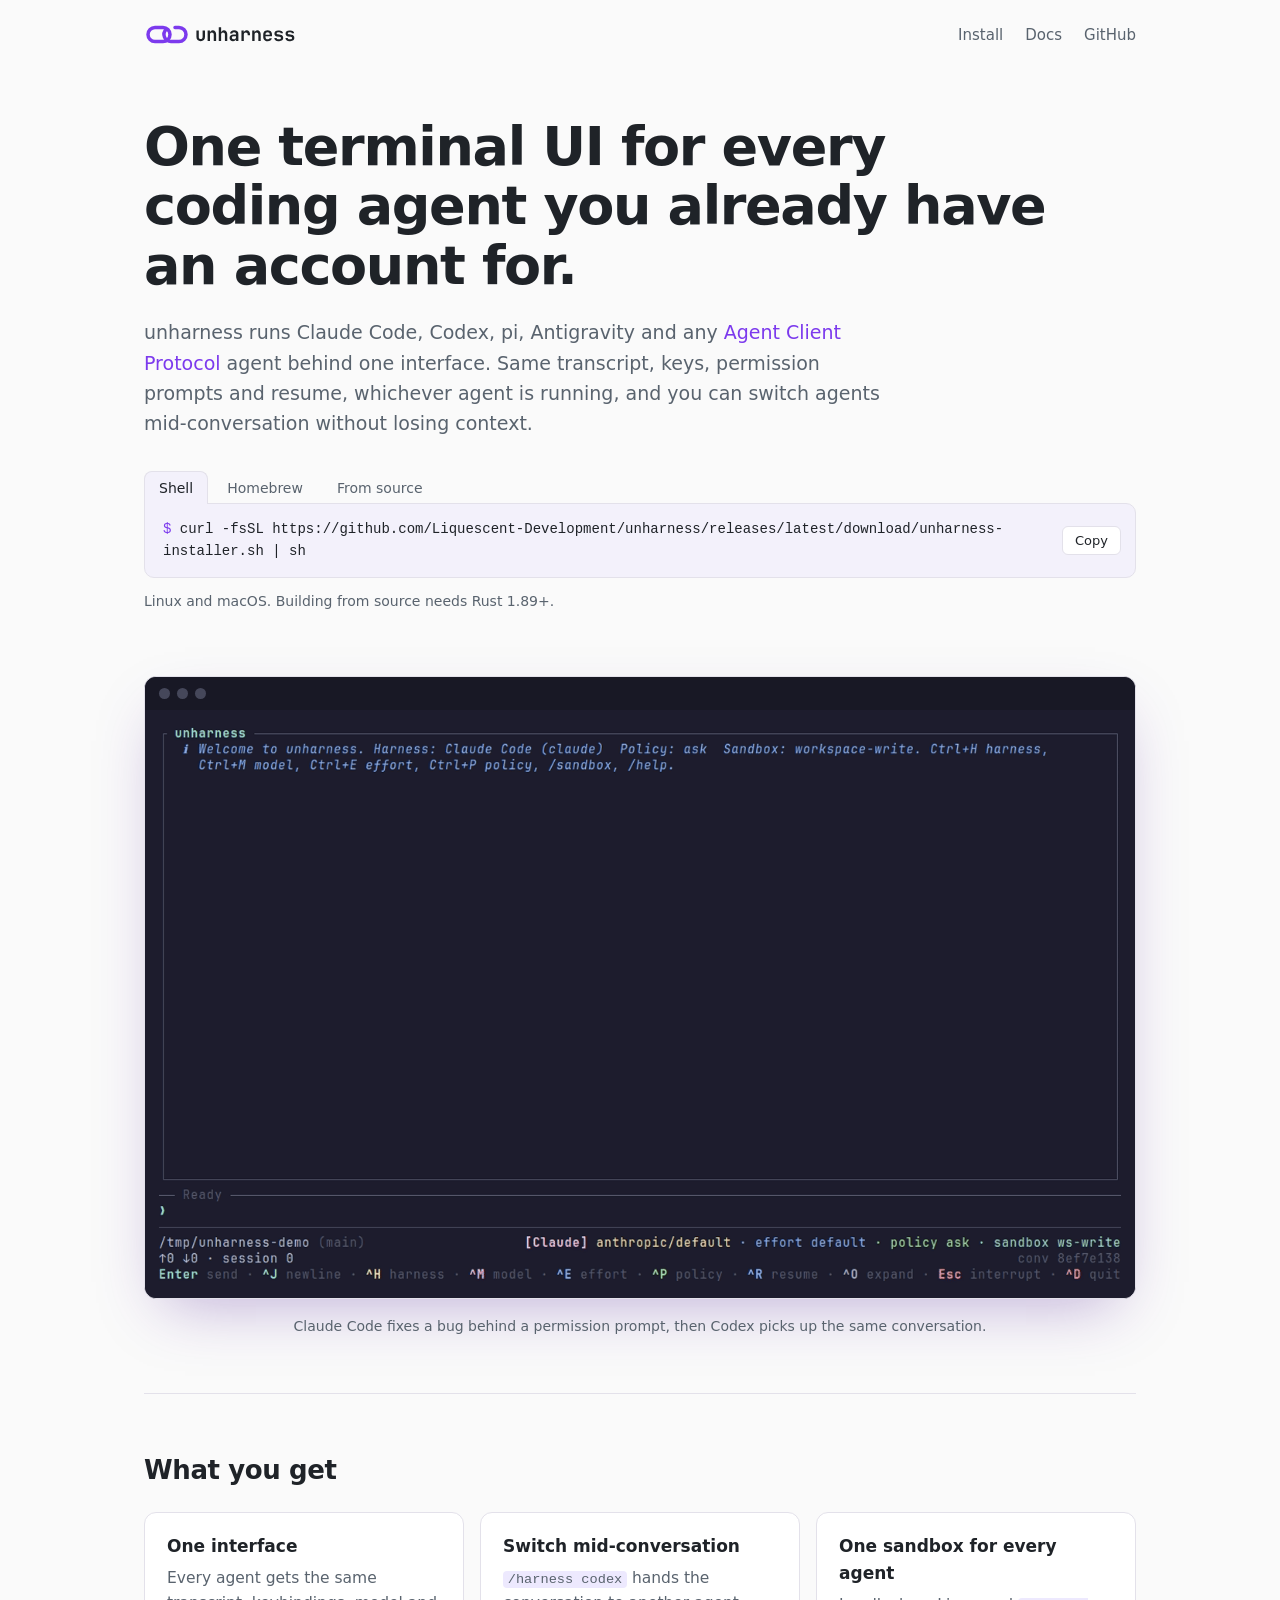
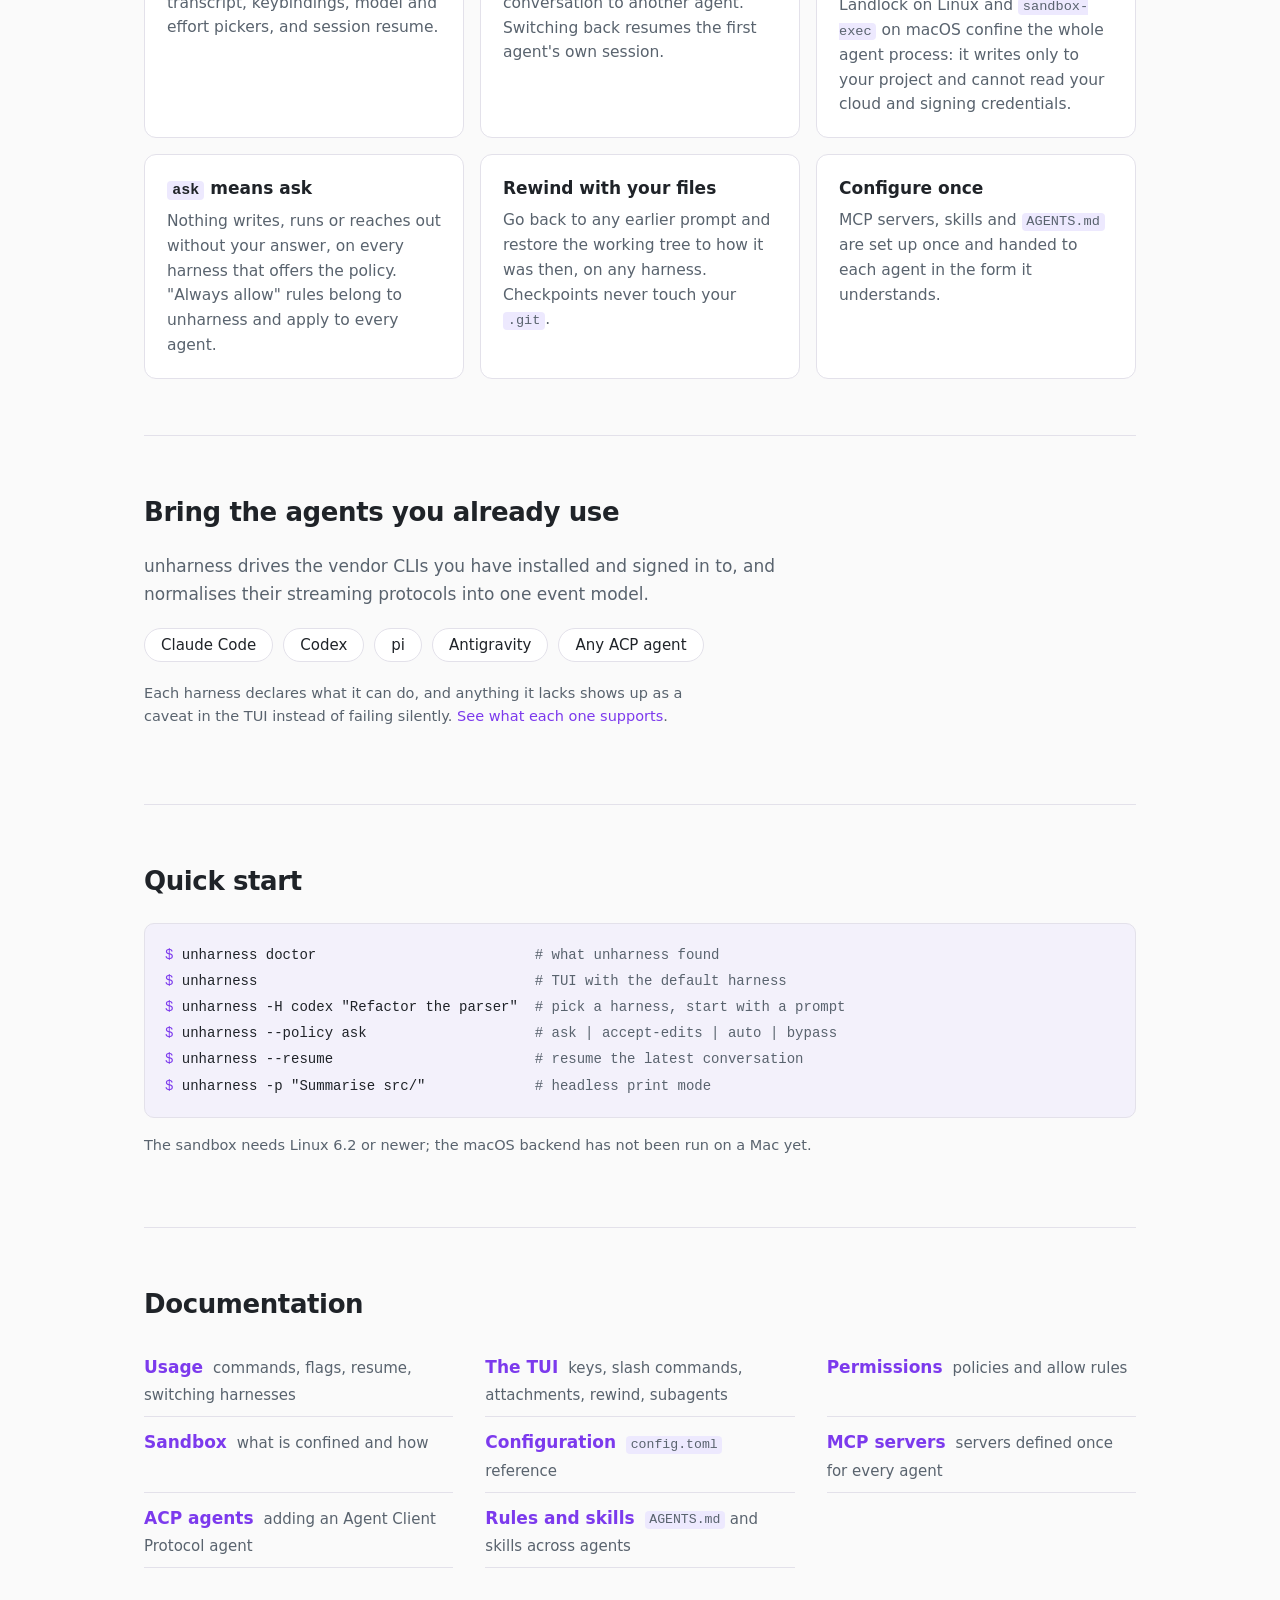
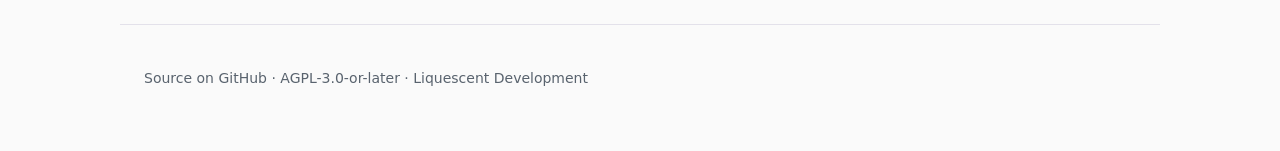
==== index.html @ 639d8933 "feat: landing page and Pages deploy workflow" ====
<!doctype html>
<html lang="en">
<head>
<meta charset="utf-8">
<meta name="viewport" content="width=device-width, initial-scale=1">
<title>unharness</title>
<meta name="description" content="One terminal UI for every coding agent you already have an account for. Run Claude Code, Codex, pi, Antigravity and any ACP agent behind one interface, and switch mid-conversation.">
<link rel="canonical" href="https://unharness.app/">
<link rel="icon" href="assets/favicon.svg" type="image/svg+xml">
<meta name="color-scheme" content="dark light">
<meta name="theme-color" content="#11111b" media="(prefers-color-scheme: dark)">
<meta name="theme-color" content="#fafafa" media="(prefers-color-scheme: light)">
<meta property="og:type" content="website">
<meta property="og:url" content="https://unharness.app/">
<meta property="og:title" content="unharness">
<meta property="og:description" content="One terminal UI for every coding agent you already have an account for.">
<meta property="og:image" content="https://unharness.app/assets/demo.gif">
<meta name="twitter:card" content="summary_large_image">
<link rel="stylesheet" href="style.css">
</head>
<body>

<header class="top">
  <a class="brand" href="/" aria-label="unharness home">
    <picture>
      <source media="(prefers-color-scheme: dark)" srcset="assets/logo-dark.svg">
      <img src="assets/logo-light.svg" alt="unharness" width="156" height="25">
    </picture>
  </a>
  <nav>
    <a href="#install">Install</a>
    <a href="https://github.com/Liquescent-Development/unharness/blob/main/docs/usage.md">Docs</a>
    <a href="https://github.com/Liquescent-Development/unharness" class="gh">GitHub</a>
  </nav>
</header>

<main>

<section class="hero">
  <h1>One terminal UI for every coding agent you already have an account for.</h1>
  <p class="lede">
    unharness runs Claude Code, Codex, pi, Antigravity and any
    <a href="https://agentclientprotocol.com">Agent Client Protocol</a> agent
    behind one interface. Same transcript, keys, permission prompts and
    resume, whichever agent is running, and you can switch agents
    mid-conversation without losing context.
  </p>

  <div class="install" id="install">
    <div class="tabs" role="tablist" aria-label="Install method">
      <button role="tab" aria-selected="true" aria-controls="i-sh" id="t-sh">Shell</button>
      <button role="tab" aria-selected="false" aria-controls="i-brew" id="t-brew" tabindex="-1">Homebrew</button>
      <button role="tab" aria-selected="false" aria-controls="i-cargo" id="t-cargo" tabindex="-1">From source</button>
    </div>
    <div class="cmd" role="tabpanel" id="i-sh" aria-labelledby="t-sh">
      <code><span class="p">$</span> curl -fsSL https://github.com/Liquescent-Development/unharness/releases/latest/download/unharness-installer.sh | sh</code>
      <button class="copy" type="button" aria-label="Copy command">Copy</button>
    </div>
    <div class="cmd" role="tabpanel" id="i-brew" aria-labelledby="t-brew" hidden>
      <code><span class="p">$</span> brew install Liquescent-Development/tap/unharness</code>
      <button class="copy" type="button" aria-label="Copy command">Copy</button>
    </div>
    <div class="cmd" role="tabpanel" id="i-cargo" aria-labelledby="t-cargo" hidden>
      <code><span class="p">$</span> cargo install --locked --git https://github.com/Liquescent-Development/unharness</code>
      <button class="copy" type="button" aria-label="Copy command">Copy</button>
    </div>
    <p class="note">Linux and macOS. Building from source needs Rust 1.89+.</p>
  </div>
</section>

<section class="demo" aria-label="Demo">
  <div class="window">
    <div class="bar"><span></span><span></span><span></span></div>
    <img src="assets/demo.gif" width="1280" height="760" loading="eager"
         alt="Claude Code fixes a bug in fib.py behind a permission prompt, then /harness codex hands the conversation to Codex, which explains the fix from the shared transcript.">
  </div>
  <p class="caption">Claude Code fixes a bug behind a permission prompt, then Codex picks up the same conversation.</p>
</section>

<section class="features">
  <h2>What you get</h2>
  <div class="grid">
    <article>
      <h3>One interface</h3>
      <p>Every agent gets the same transcript, keybindings, model and effort pickers, and session resume.</p>
    </article>
    <article>
      <h3>Switch mid-conversation</h3>
      <p><code>/harness codex</code> hands the conversation to another agent. Switching back resumes the first agent's own session.</p>
    </article>
    <article>
      <h3>One sandbox for every agent</h3>
      <p>Landlock on Linux and <code>sandbox-exec</code> on macOS confine the whole agent process: it writes only to your project and cannot read your cloud and signing credentials.</p>
    </article>
    <article>
      <h3><code>ask</code> means ask</h3>
      <p>Nothing writes, runs or reaches out without your answer, on every harness that offers the policy. "Always allow" rules belong to unharness and apply to every agent.</p>
    </article>
    <article>
      <h3>Rewind with your files</h3>
      <p>Go back to any earlier prompt and restore the working tree to how it was then, on any harness. Checkpoints never touch your <code>.git</code>.</p>
    </article>
    <article>
      <h3>Configure once</h3>
      <p>MCP servers, skills and <code>AGENTS.md</code> are set up once and handed to each agent in the form it understands.</p>
    </article>
  </div>
</section>

<section class="agents">
  <h2>Bring the agents you already use</h2>
  <p>unharness drives the vendor CLIs you have installed and signed in to, and normalises their streaming protocols into one event model.</p>
  <ul class="pills">
    <li><a href="https://docs.anthropic.com/en/docs/claude-code">Claude Code</a></li>
    <li><a href="https://github.com/openai/codex">Codex</a></li>
    <li><a href="https://pi.dev">pi</a></li>
    <li>Antigravity</li>
    <li><a href="https://github.com/Liquescent-Development/unharness/blob/main/docs/acp.md">Any ACP agent</a></li>
  </ul>
  <p class="small">
    Each harness declares what it can do, and anything it lacks shows up as a caveat in the TUI instead of failing silently.
    <a href="https://github.com/Liquescent-Development/unharness#supported-agents">See what each one supports</a>.
  </p>
</section>

<section class="quick">
  <h2>Quick start</h2>
<pre><code><span class="p">$</span> unharness doctor                          <span class="c"># what unharness found</span>
<span class="p">$</span> unharness                                 <span class="c"># TUI with the default harness</span>
<span class="p">$</span> unharness -H codex "Refactor the parser"  <span class="c"># pick a harness, start with a prompt</span>
<span class="p">$</span> unharness --policy ask                    <span class="c"># ask | accept-edits | auto | bypass</span>
<span class="p">$</span> unharness --resume                        <span class="c"># resume the latest conversation</span>
<span class="p">$</span> unharness -p "Summarise src/"             <span class="c"># headless print mode</span></code></pre>
  <p class="small">
    The sandbox needs Linux 6.2 or newer; the macOS backend has not been run on a Mac yet.
  </p>
</section>

<section class="docs">
  <h2>Documentation</h2>
  <ul class="doclist">
    <li><a href="https://github.com/Liquescent-Development/unharness/blob/main/docs/usage.md">Usage</a><span>commands, flags, resume, switching harnesses</span></li>
    <li><a href="https://github.com/Liquescent-Development/unharness/blob/main/docs/tui.md">The TUI</a><span>keys, slash commands, attachments, rewind, subagents</span></li>
    <li><a href="https://github.com/Liquescent-Development/unharness/blob/main/docs/permissions.md">Permissions</a><span>policies and allow rules</span></li>
    <li><a href="https://github.com/Liquescent-Development/unharness/blob/main/docs/sandbox.md">Sandbox</a><span>what is confined and how</span></li>
    <li><a href="https://github.com/Liquescent-Development/unharness/blob/main/docs/configuration.md">Configuration</a><span><code>config.toml</code> reference</span></li>
    <li><a href="https://github.com/Liquescent-Development/unharness/blob/main/docs/mcp.md">MCP servers</a><span>servers defined once for every agent</span></li>
    <li><a href="https://github.com/Liquescent-Development/unharness/blob/main/docs/acp.md">ACP agents</a><span>adding an Agent Client Protocol agent</span></li>
    <li><a href="https://github.com/Liquescent-Development/unharness/blob/main/docs/skills.md">Rules and skills</a><span><code>AGENTS.md</code> and skills across agents</span></li>
  </ul>
</section>

</main>

<footer>
  <p>
    <a href="https://github.com/Liquescent-Development/unharness">Source on GitHub</a> ·
    <a href="https://github.com/Liquescent-Development/unharness/blob/main/LICENSE">AGPL-3.0-or-later</a> ·
    Liquescent Development
  </p>
</footer>

<script>
  const tabs = [...document.querySelectorAll('[role="tab"]')];
  function select(tab) {
    for (const t of tabs) {
      const on = t === tab;
      t.setAttribute('aria-selected', on);
      t.tabIndex = on ? 0 : -1;
      document.getElementById(t.getAttribute('aria-controls')).hidden = !on;
    }
  }
  tabs.forEach((t, i) => {
    t.addEventListener('click', () => select(t));
    t.addEventListener('keydown', e => {
      const d = e.key === 'ArrowRight' ? 1 : e.key === 'ArrowLeft' ? -1 : 0;
      if (!d) return;
      const next = tabs[(i + d + tabs.length) % tabs.length];
      select(next);
      next.focus();
    });
  });
  for (const b of document.querySelectorAll('.copy')) {
    b.addEventListener('click', async () => {
      const text = b.previousElementSibling.textContent.replace(/^\$\s*/, '');
      try {
        await navigator.clipboard.writeText(text);
        b.textContent = 'Copied';
      } catch {
        b.textContent = 'Press Ctrl+C';
        getSelection().selectAllChildren(b.previousElementSibling);
      }
      setTimeout(() => (b.textContent = 'Copy'), 1600);
    });
  }
</script>
</body>
</html>
---- style.css ----
:root {
  --bg: #fafafa;
  --surface: #ffffff;
  --code-bg: #f3f1fb;
  --text: #1f2328;
  --muted: #59636e;
  --border: #e3e1ea;
  --accent: #7c3aed;
  --accent-soft: #ede9fe;
  --term-bg: #1e1e2e;
  --mono: ui-monospace, "SF Mono", "JetBrains Mono", "Cascadia Code", Menlo, Consolas, monospace;
  --sans: system-ui, -apple-system, "Segoe UI", Roboto, "Helvetica Neue", Arial, sans-serif;
}

@media (prefers-color-scheme: dark) {
  :root {
    --bg: #11111b;
    --surface: #181825;
    --code-bg: #1e1e2e;
    --text: #e6edf3;
    --muted: #9aa4b2;
    --border: #2a2a3c;
    --accent: #a78bfa;
    --accent-soft: #2a2140;
  }
}

* { box-sizing: border-box; }

html { -webkit-text-size-adjust: 100%; }

body {
  margin: 0;
  background: var(--bg);
  color: var(--text);
  font: 17px/1.6 var(--sans);
}

a { color: var(--accent); text-decoration: none; }
a:hover { text-decoration: underline; }

code, pre { font-family: var(--mono); font-size: 0.88em; }
p code, h3 code, li code {
  background: var(--accent-soft);
  padding: 0.1em 0.35em;
  border-radius: 4px;
}

main, .top, footer {
  max-width: 1040px;
  margin: 0 auto;
  padding: 0 24px;
}

.top {
  display: flex;
  align-items: center;
  justify-content: space-between;
  gap: 16px;
  padding-top: 22px;
  padding-bottom: 22px;
}
.brand img { display: block; height: 25px; width: auto; }
.top nav { display: flex; gap: 22px; font-size: 15px; }
.top nav a { color: var(--muted); }
.top nav a:hover { color: var(--text); text-decoration: none; }

section { padding: 56px 0; }
section + section { border-top: 1px solid var(--border); }

h1 {
  font-size: clamp(32px, 5.2vw, 54px);
  line-height: 1.1;
  letter-spacing: -0.025em;
  margin: 0 0 22px;
  max-width: 17em;
}
h2 {
  font-size: 26px;
  letter-spacing: -0.015em;
  margin: 0 0 20px;
}
h3 { font-size: 17px; margin: 0 0 6px; }

.hero { padding-top: 48px; }
.lede {
  font-size: 19px;
  color: var(--muted);
  max-width: 40em;
  margin: 0 0 32px;
}

/* Install */
.install { max-width: 100%; }
.tabs { display: flex; gap: 4px; margin-bottom: -1px; }
.tabs button {
  font: 500 14px var(--sans);
  color: var(--muted);
  background: none;
  border: 1px solid transparent;
  border-bottom: none;
  border-radius: 8px 8px 0 0;
  padding: 8px 14px;
  cursor: pointer;
}
.tabs button[aria-selected="true"] {
  color: var(--text);
  background: var(--code-bg);
  border-color: var(--border);
}
.cmd {
  display: flex;
  align-items: center;
  gap: 12px;
  background: var(--code-bg);
  border: 1px solid var(--border);
  border-radius: 0 10px 10px 10px;
  padding: 14px 14px 14px 18px;
}
.cmd[hidden] { display: none; }
.cmd code {
  flex: 1;
  min-width: 0;
  overflow-wrap: anywhere;
  font-size: 14px;
}
.p { color: var(--accent); user-select: none; }
.copy {
  flex: none;
  font: 500 13px var(--sans);
  color: var(--text);
  background: var(--surface);
  border: 1px solid var(--border);
  border-radius: 6px;
  padding: 6px 12px;
  cursor: pointer;
}
.copy:hover { border-color: var(--accent); }
.note { font-size: 14px; color: var(--muted); margin: 12px 0 0; }

/* Demo */
.demo { padding-top: 8px; border-top: none; }
.window {
  background: var(--term-bg);
  border: 1px solid var(--border);
  border-radius: 12px;
  overflow: hidden;
  box-shadow: 0 24px 60px -20px rgba(76, 29, 149, 0.35);
}
.bar { display: flex; gap: 7px; padding: 11px 14px; background: #181825; }
.bar span { width: 11px; height: 11px; border-radius: 50%; background: #45475a; }
.window img { display: block; width: 100%; height: auto; }
.caption { text-align: center; font-size: 14px; color: var(--muted); margin: 16px 0 0; }

/* Features */
.grid {
  display: grid;
  grid-template-columns: repeat(auto-fit, minmax(280px, 1fr));
  gap: 16px;
}
.grid article {
  background: var(--surface);
  border: 1px solid var(--border);
  border-radius: 12px;
  padding: 20px 22px;
}
.grid p { margin: 0; color: var(--muted); font-size: 15.5px; }

/* Agents */
.agents > p { color: var(--muted); max-width: 40em; margin: 0 0 20px; }
.pills {
  list-style: none;
  padding: 0;
  margin: 0 0 20px;
  display: flex;
  flex-wrap: wrap;
  gap: 10px;
}
.pills li {
  font: 500 15px var(--sans);
  border: 1px solid var(--border);
  background: var(--surface);
  border-radius: 999px;
  padding: 7px 16px;
}
.pills a { color: var(--text); }
.small { font-size: 14.5px; color: var(--muted); }

/* Quick start */
.quick pre {
  background: var(--code-bg);
  border: 1px solid var(--border);
  border-radius: 10px;
  padding: 18px 20px;
  margin: 0 0 16px;
  overflow-x: auto;
  line-height: 1.75;
}
.quick pre code { font-size: 14px; }
.c { color: var(--muted); }

/* Docs */
.doclist {
  list-style: none;
  padding: 0;
  margin: 0;
  display: grid;
  grid-template-columns: repeat(auto-fit, minmax(300px, 1fr));
  gap: 4px 32px;
}
.doclist li { padding: 8px 0; border-bottom: 1px solid var(--border); }
.doclist a { font-weight: 600; margin-right: 10px; }
.doclist span { color: var(--muted); font-size: 15px; }

footer {
  border-top: 1px solid var(--border);
  padding-top: 28px;
  padding-bottom: 48px;
  font-size: 14px;
  color: var(--muted);
}
footer a { color: var(--muted); }
footer a:hover { color: var(--text); }

@media (max-width: 600px) {
  body { font-size: 16px; }
  main, .top, footer { padding: 0 16px; }
  .top { padding-top: 16px; padding-bottom: 16px; }
  .top nav { gap: 14px; }
  .top nav .gh { display: none; }
  section { padding: 40px 0; }
  .lede { font-size: 17px; }
  .tabs button { padding: 8px 10px; }
}
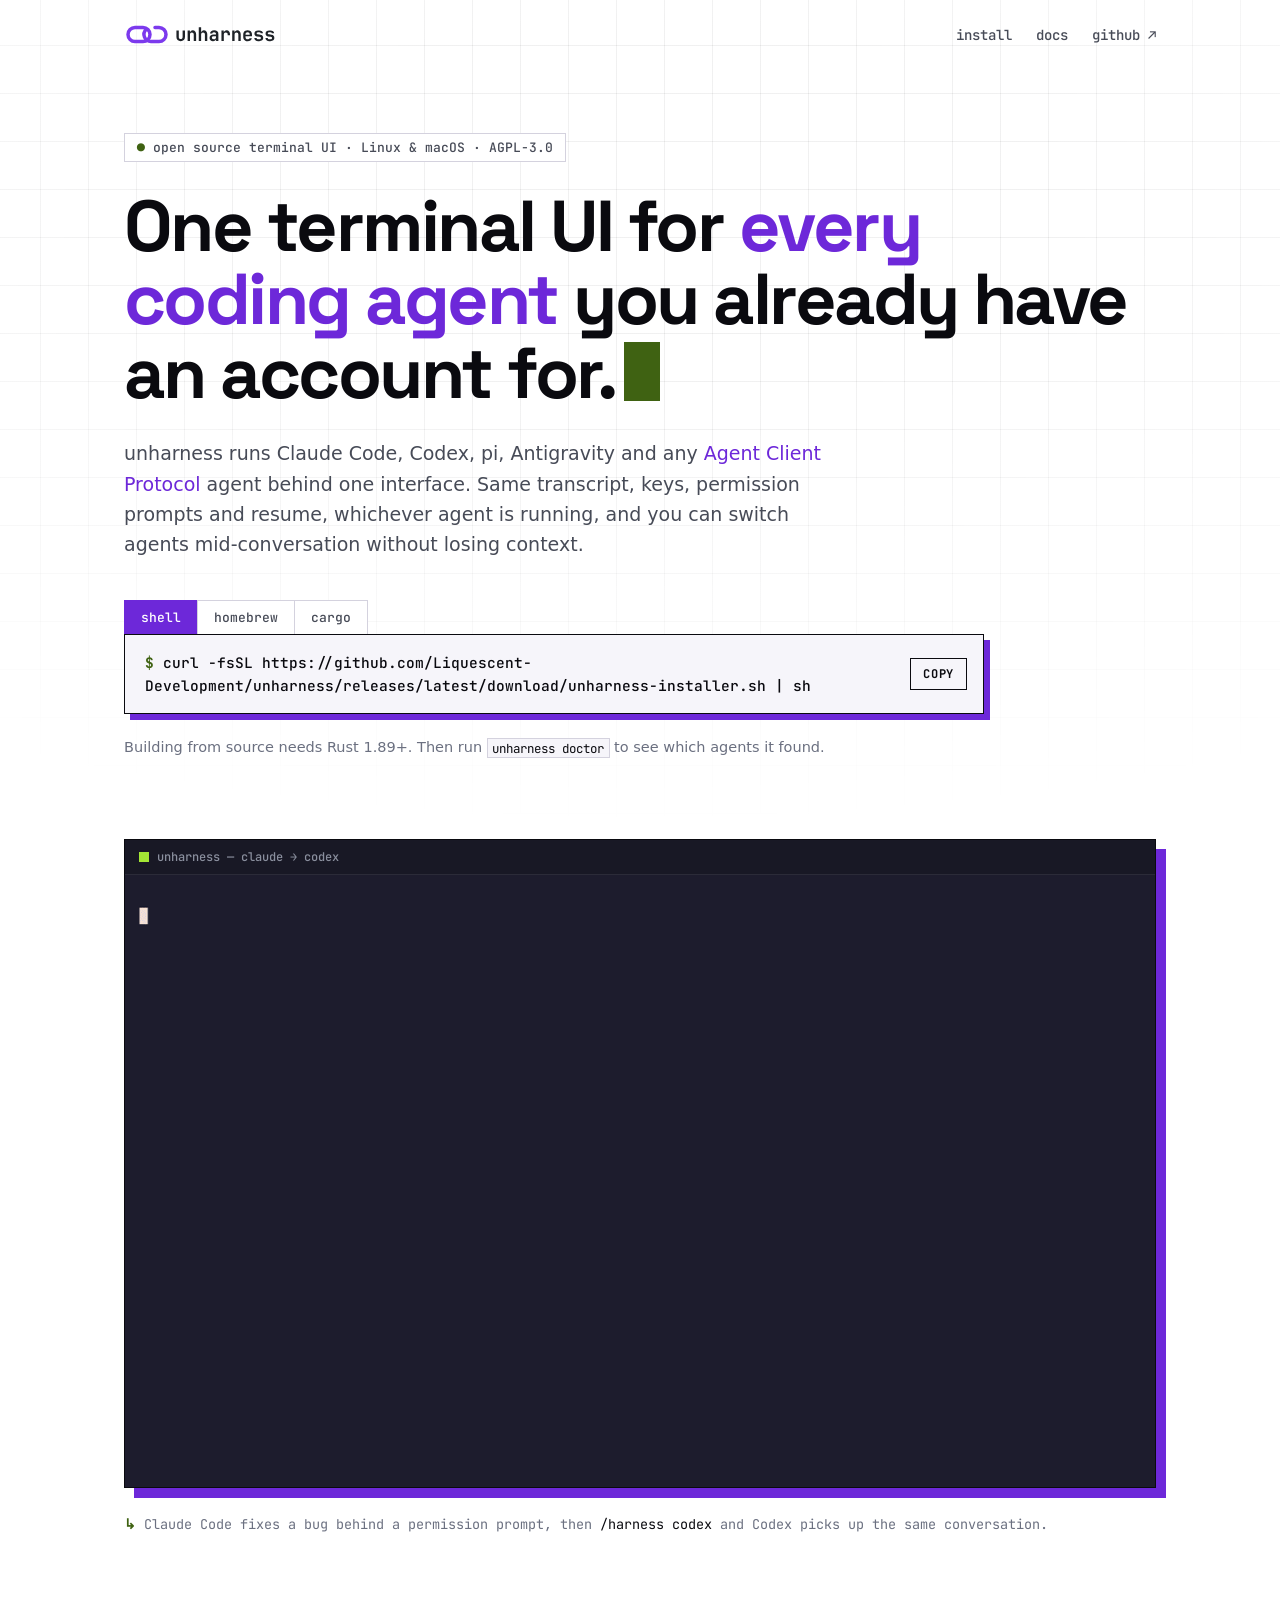
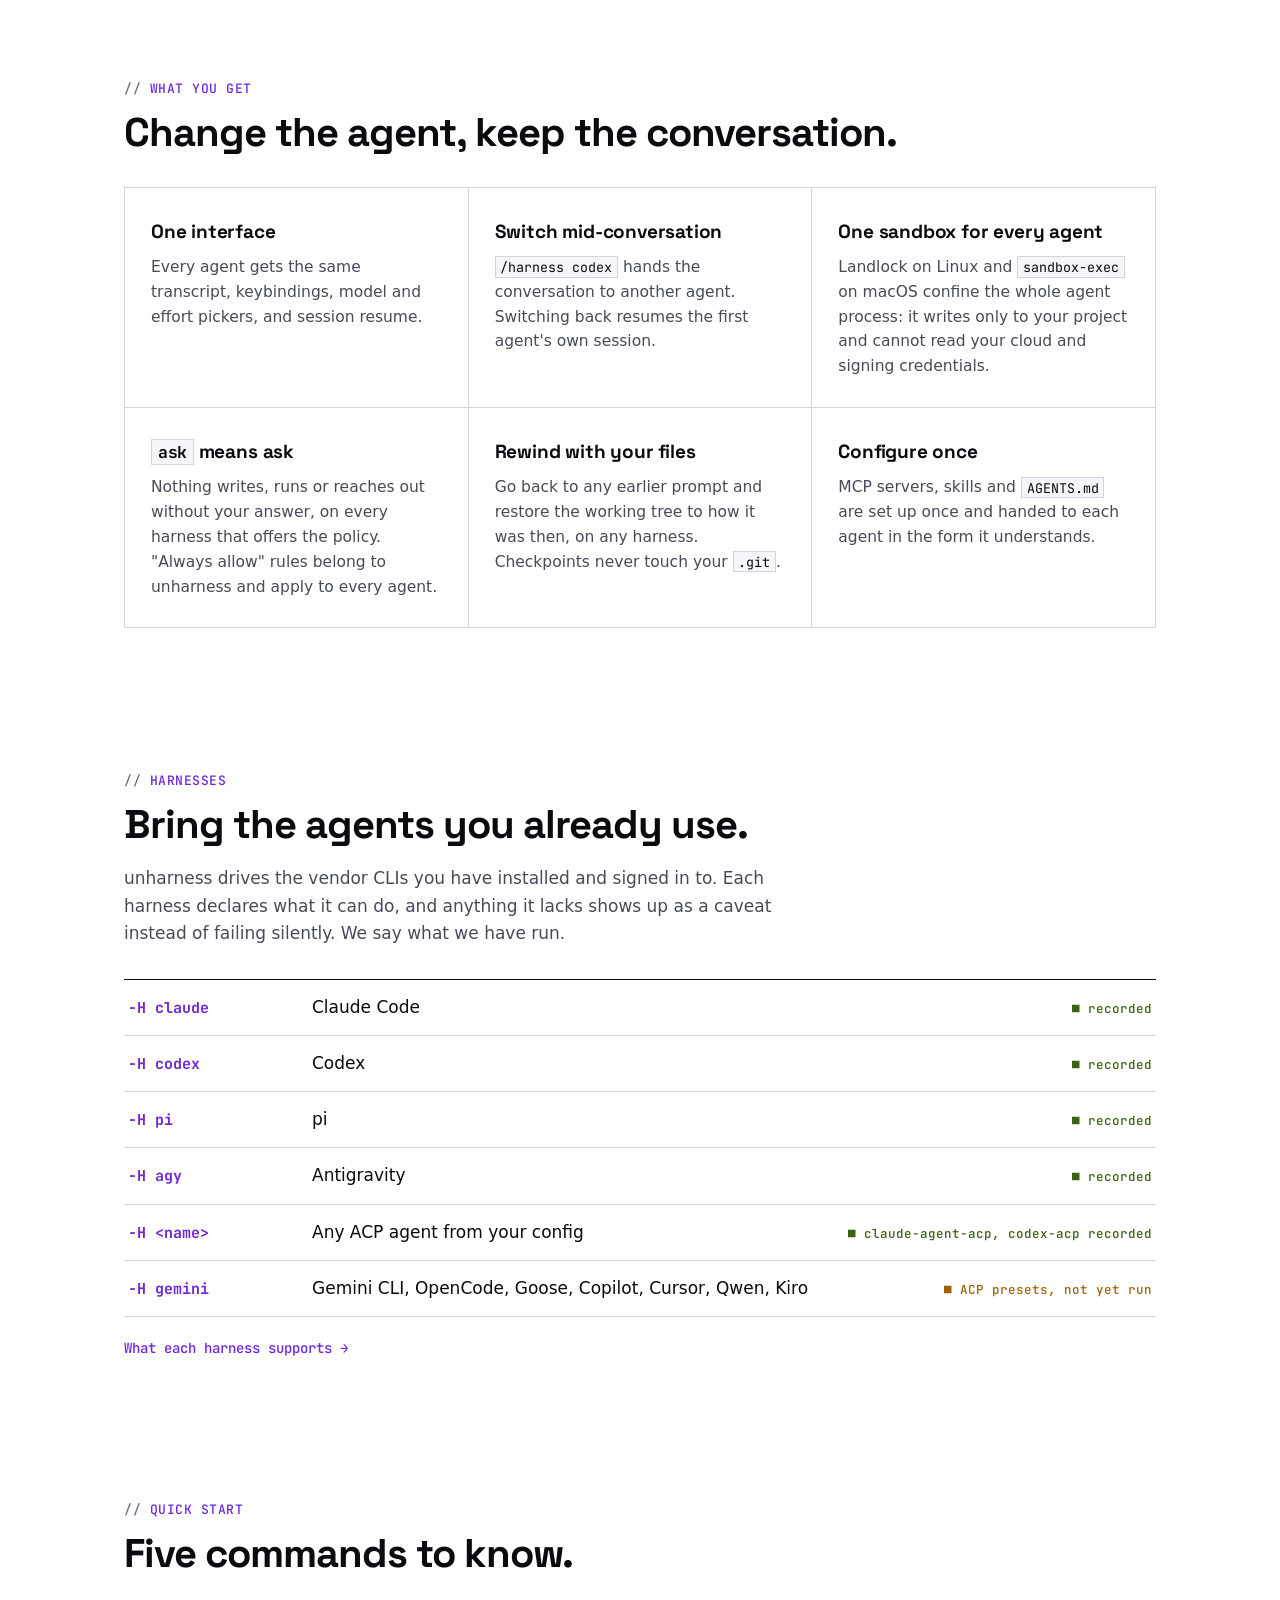
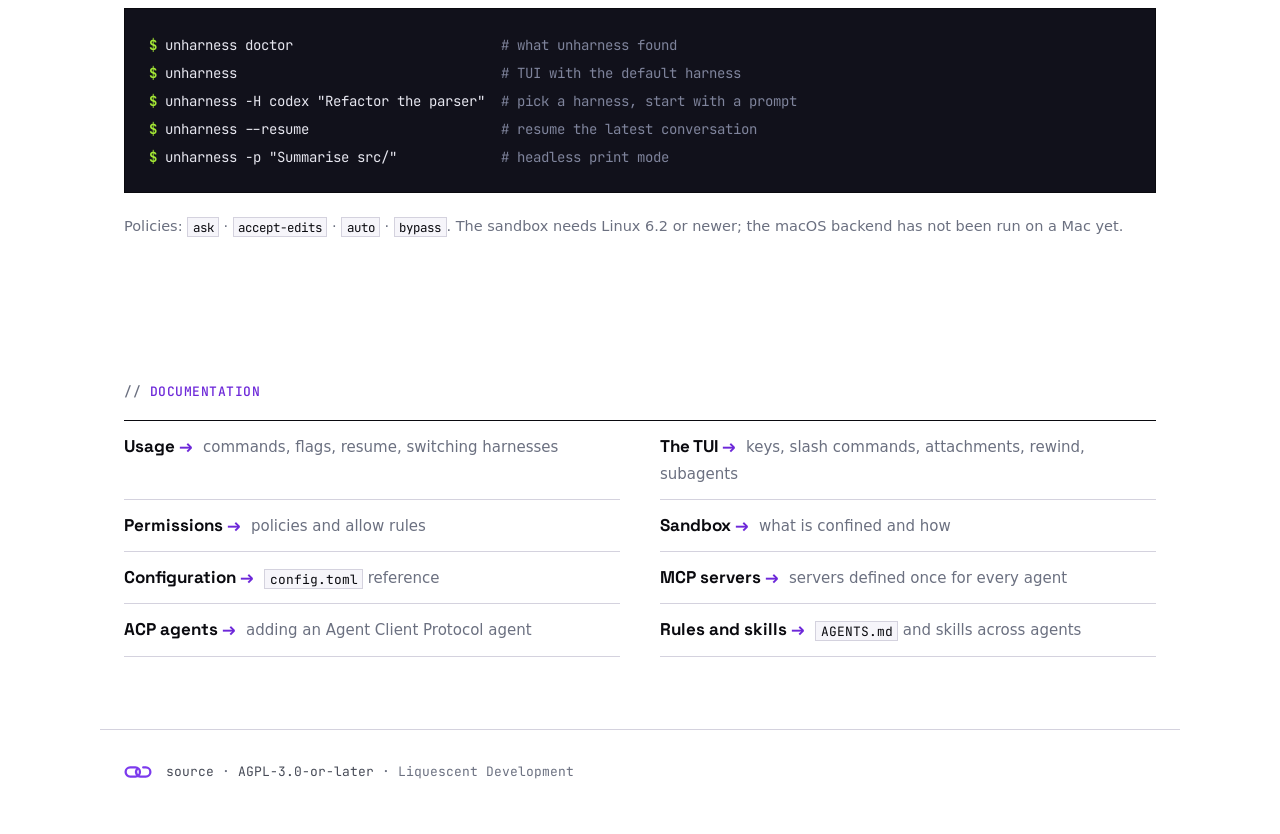
==== commit 4d2103ee: "feat: sharper, higher-contrast design" ====
--- a/index.html
+++ b/index.html
@@ -8,14 +8,17 @@
 <link rel="canonical" href="https://unharness.app/">
 <link rel="icon" href="assets/favicon.svg" type="image/svg+xml">
 <meta name="color-scheme" content="dark light">
-<meta name="theme-color" content="#11111b" media="(prefers-color-scheme: dark)">
-<meta name="theme-color" content="#fafafa" media="(prefers-color-scheme: light)">
+<meta name="theme-color" content="#07070a" media="(prefers-color-scheme: dark)">
+<meta name="theme-color" content="#ffffff" media="(prefers-color-scheme: light)">
 <meta property="og:type" content="website">
 <meta property="og:url" content="https://unharness.app/">
 <meta property="og:title" content="unharness">
 <meta property="og:description" content="One terminal UI for every coding agent you already have an account for.">
 <meta property="og:image" content="https://unharness.app/assets/demo.gif">
 <meta name="twitter:card" content="summary_large_image">
+<link rel="preconnect" href="https://fonts.googleapis.com">
+<link rel="preconnect" href="https://fonts.gstatic.com" crossorigin>
+<link rel="stylesheet" href="https://fonts.googleapis.com/css2?family=JetBrains+Mono:wght@400;500;700&family=Space+Grotesk:wght@400;500;700&display=swap">
 <link rel="stylesheet" href="style.css">
 </head>
 <body>
@@ -28,16 +31,17 @@
     </picture>
   </a>
   <nav>
-    <a href="#install">Install</a>
-    <a href="https://github.com/Liquescent-Development/unharness/blob/main/docs/usage.md">Docs</a>
-    <a href="https://github.com/Liquescent-Development/unharness" class="gh">GitHub</a>
+    <a href="#install">install</a>
+    <a href="https://github.com/Liquescent-Development/unharness/blob/main/docs/usage.md">docs</a>
+    <a href="https://github.com/Liquescent-Development/unharness" class="gh">github&nbsp;↗</a>
   </nav>
 </header>
 
 <main>
 
 <section class="hero">
-  <h1>One terminal UI for every coding agent you already have an account for.</h1>
+  <p class="eyebrow"><span class="ok">●</span> open source terminal UI · Linux &amp; macOS · AGPL-3.0</p>
+  <h1>One terminal UI for <em>every coding agent</em> you already have an account for.<span class="caret" aria-hidden="true"></span></h1>
   <p class="lede">
     unharness runs Claude Code, Codex, pi, Antigravity and any
     <a href="https://agentclientprotocol.com">Agent Client Protocol</a> agent
@@ -48,37 +52,38 @@
 
   <div class="install" id="install">
     <div class="tabs" role="tablist" aria-label="Install method">
-      <button role="tab" aria-selected="true" aria-controls="i-sh" id="t-sh">Shell</button>
-      <button role="tab" aria-selected="false" aria-controls="i-brew" id="t-brew" tabindex="-1">Homebrew</button>
-      <button role="tab" aria-selected="false" aria-controls="i-cargo" id="t-cargo" tabindex="-1">From source</button>
+      <button role="tab" aria-selected="true" aria-controls="i-sh" id="t-sh">shell</button>
+      <button role="tab" aria-selected="false" aria-controls="i-brew" id="t-brew" tabindex="-1">homebrew</button>
+      <button role="tab" aria-selected="false" aria-controls="i-cargo" id="t-cargo" tabindex="-1">cargo</button>
     </div>
     <div class="cmd" role="tabpanel" id="i-sh" aria-labelledby="t-sh">
       <code><span class="p">$</span> curl -fsSL https://github.com/Liquescent-Development/unharness/releases/latest/download/unharness-installer.sh | sh</code>
-      <button class="copy" type="button" aria-label="Copy command">Copy</button>
+      <button class="copy" type="button" aria-label="Copy command">copy</button>
     </div>
     <div class="cmd" role="tabpanel" id="i-brew" aria-labelledby="t-brew" hidden>
       <code><span class="p">$</span> brew install Liquescent-Development/tap/unharness</code>
-      <button class="copy" type="button" aria-label="Copy command">Copy</button>
+      <button class="copy" type="button" aria-label="Copy command">copy</button>
     </div>
     <div class="cmd" role="tabpanel" id="i-cargo" aria-labelledby="t-cargo" hidden>
       <code><span class="p">$</span> cargo install --locked --git https://github.com/Liquescent-Development/unharness</code>
-      <button class="copy" type="button" aria-label="Copy command">Copy</button>
-    </div>
-    <p class="note">Linux and macOS. Building from source needs Rust 1.89+.</p>
+      <button class="copy" type="button" aria-label="Copy command">copy</button>
+    </div>
+    <p class="note">Building from source needs Rust 1.89+. Then run <code>unharness doctor</code> to see which agents it found.</p>
   </div>
 </section>
 
 <section class="demo" aria-label="Demo">
   <div class="window">
-    <div class="bar"><span></span><span></span><span></span></div>
+    <div class="bar"><span class="t">unharness — claude → codex</span></div>
     <img src="assets/demo.gif" width="1280" height="760" loading="eager"
          alt="Claude Code fixes a bug in fib.py behind a permission prompt, then /harness codex hands the conversation to Codex, which explains the fix from the shared transcript.">
   </div>
-  <p class="caption">Claude Code fixes a bug behind a permission prompt, then Codex picks up the same conversation.</p>
+  <p class="caption"><span class="p">↳</span> Claude Code fixes a bug behind a permission prompt, then <code>/harness codex</code> and Codex picks up the same conversation.</p>
 </section>
 
 <section class="features">
-  <h2>What you get</h2>
+  <p class="label">what you get</p>
+  <h2>Change the agent, keep the conversation.</h2>
   <div class="grid">
     <article>
       <h3>One interface</h3>
@@ -108,36 +113,34 @@
 </section>
 
 <section class="agents">
-  <h2>Bring the agents you already use</h2>
-  <p>unharness drives the vendor CLIs you have installed and signed in to, and normalises their streaming protocols into one event model.</p>
-  <ul class="pills">
-    <li><a href="https://docs.anthropic.com/en/docs/claude-code">Claude Code</a></li>
-    <li><a href="https://github.com/openai/codex">Codex</a></li>
-    <li><a href="https://pi.dev">pi</a></li>
-    <li>Antigravity</li>
-    <li><a href="https://github.com/Liquescent-Development/unharness/blob/main/docs/acp.md">Any ACP agent</a></li>
-  </ul>
-  <p class="small">
-    Each harness declares what it can do, and anything it lacks shows up as a caveat in the TUI instead of failing silently.
-    <a href="https://github.com/Liquescent-Development/unharness#supported-agents">See what each one supports</a>.
-  </p>
+  <p class="label">harnesses</p>
+  <h2>Bring the agents you already use.</h2>
+  <p class="sub">unharness drives the vendor CLIs you have installed and signed in to. Each harness declares what it can do, and anything it lacks shows up as a caveat instead of failing silently. We say what we have run.</p>
+
+  <div class="table" role="table" aria-label="Harnesses">
+    <div class="row" role="row"><code role="cell">-H claude</code><span role="cell">Claude Code</span><span role="cell" class="st ok">recorded</span></div>
+    <div class="row" role="row"><code role="cell">-H codex</code><span role="cell">Codex</span><span role="cell" class="st ok">recorded</span></div>
+    <div class="row" role="row"><code role="cell">-H pi</code><span role="cell">pi</span><span role="cell" class="st ok">recorded</span></div>
+    <div class="row" role="row"><code role="cell">-H agy</code><span role="cell">Antigravity</span><span role="cell" class="st ok">recorded</span></div>
+    <div class="row" role="row"><code role="cell">-H &lt;name&gt;</code><span role="cell">Any ACP agent from your config</span><span role="cell" class="st ok">claude-agent-acp, codex-acp recorded</span></div>
+    <div class="row" role="row"><code role="cell">-H gemini</code><span role="cell">Gemini CLI, OpenCode, Goose, Copilot, Cursor, Qwen, Kiro</span><span role="cell" class="st wait">ACP presets, not yet run</span></div>
+  </div>
+  <p class="more"><a href="https://github.com/Liquescent-Development/unharness#supported-agents">What each harness supports →</a></p>
 </section>
 
 <section class="quick">
-  <h2>Quick start</h2>
+  <p class="label">quick start</p>
+  <h2>Five commands to know.</h2>
 <pre><code><span class="p">$</span> unharness doctor                          <span class="c"># what unharness found</span>
 <span class="p">$</span> unharness                                 <span class="c"># TUI with the default harness</span>
 <span class="p">$</span> unharness -H codex "Refactor the parser"  <span class="c"># pick a harness, start with a prompt</span>
-<span class="p">$</span> unharness --policy ask                    <span class="c"># ask | accept-edits | auto | bypass</span>
 <span class="p">$</span> unharness --resume                        <span class="c"># resume the latest conversation</span>
 <span class="p">$</span> unharness -p "Summarise src/"             <span class="c"># headless print mode</span></code></pre>
-  <p class="small">
-    The sandbox needs Linux 6.2 or newer; the macOS backend has not been run on a Mac yet.
-  </p>
+  <p class="note">Policies: <code>ask</code> · <code>accept-edits</code> · <code>auto</code> · <code>bypass</code>. The sandbox needs Linux 6.2 or newer; the macOS backend has not been run on a Mac yet.</p>
 </section>
 
 <section class="docs">
-  <h2>Documentation</h2>
+  <p class="label">documentation</p>
   <ul class="doclist">
     <li><a href="https://github.com/Liquescent-Development/unharness/blob/main/docs/usage.md">Usage</a><span>commands, flags, resume, switching harnesses</span></li>
     <li><a href="https://github.com/Liquescent-Development/unharness/blob/main/docs/tui.md">The TUI</a><span>keys, slash commands, attachments, rewind, subagents</span></li>
@@ -153,8 +156,9 @@
 </main>
 
 <footer>
+  <img class="mark" src="assets/favicon.svg" alt="" width="28" height="28">
   <p>
-    <a href="https://github.com/Liquescent-Development/unharness">Source on GitHub</a> ·
+    <a href="https://github.com/Liquescent-Development/unharness">source</a> ·
     <a href="https://github.com/Liquescent-Development/unharness/blob/main/LICENSE">AGPL-3.0-or-later</a> ·
     Liquescent Development
   </p>
@@ -185,12 +189,12 @@
       const text = b.previousElementSibling.textContent.replace(/^\$\s*/, '');
       try {
         await navigator.clipboard.writeText(text);
-        b.textContent = 'Copied';
+        b.textContent = 'copied';
       } catch {
-        b.textContent = 'Press Ctrl+C';
+        b.textContent = 'ctrl+c';
         getSelection().selectAllChildren(b.previousElementSibling);
       }
-      setTimeout(() => (b.textContent = 'Copy'), 1600);
+      setTimeout(() => (b.textContent = 'copy'), 1600);
     });
   }
 </script>
--- a/style.css
+++ b/style.css
@@ -1,27 +1,34 @@
 :root {
-  --bg: #fafafa;
-  --surface: #ffffff;
-  --code-bg: #f3f1fb;
-  --text: #1f2328;
-  --muted: #59636e;
-  --border: #e3e1ea;
-  --accent: #7c3aed;
-  --accent-soft: #ede9fe;
-  --term-bg: #1e1e2e;
-  --mono: ui-monospace, "SF Mono", "JetBrains Mono", "Cascadia Code", Menlo, Consolas, monospace;
+  --bg: #ffffff;
+  --surface: #f6f5fa;
+  --text: #0a0a0f;
+  --muted: #474b57;
+  --faint: #6b7080;
+  --border: #d4d2de;
+  --line: rgba(10, 10, 15, 0.06);
+  --accent: #6d28d9;
+  --accent-ink: #ffffff;
+  --signal: #3f6212;
+  --warn: #a16207;
+  --term-bg: #11111b;
+  --mono: "JetBrains Mono", ui-monospace, "SF Mono", Menlo, Consolas, monospace;
+  --display: "Space Grotesk", system-ui, -apple-system, "Segoe UI", sans-serif;
   --sans: system-ui, -apple-system, "Segoe UI", Roboto, "Helvetica Neue", Arial, sans-serif;
 }
 
 @media (prefers-color-scheme: dark) {
   :root {
-    --bg: #11111b;
-    --surface: #181825;
-    --code-bg: #1e1e2e;
-    --text: #e6edf3;
-    --muted: #9aa4b2;
-    --border: #2a2a3c;
-    --accent: #a78bfa;
-    --accent-soft: #2a2140;
+    --bg: #07070a;
+    --surface: #101017;
+    --text: #f5f5f8;
+    --muted: #b6bac6;
+    --faint: #8a8f9e;
+    --border: #2b2b38;
+    --line: rgba(255, 255, 255, 0.045);
+    --accent: #b197fc;
+    --accent-ink: #07070a;
+    --signal: #a3e635;
+    --warn: #fbbf24;
   }
 }
 
@@ -36,22 +43,28 @@
   font: 17px/1.6 var(--sans);
 }
 
+::selection { background: var(--accent); color: var(--accent-ink); }
+
 a { color: var(--accent); text-decoration: none; }
-a:hover { text-decoration: underline; }
-
-code, pre { font-family: var(--mono); font-size: 0.88em; }
+a:hover { text-decoration: underline; text-underline-offset: 3px; }
+
+:focus-visible { outline: 2px solid var(--accent); outline-offset: 2px; }
+
+code, pre { font-family: var(--mono); font-size: 0.86em; }
 p code, h3 code, li code {
-  background: var(--accent-soft);
-  padding: 0.1em 0.35em;
-  border-radius: 4px;
+  color: var(--text);
+  background: var(--surface);
+  border: 1px solid var(--border);
+  padding: 0.05em 0.35em;
 }
 
 main, .top, footer {
-  max-width: 1040px;
+  max-width: 1080px;
   margin: 0 auto;
   padding: 0 24px;
 }
 
+/* Header */
 .top {
   display: flex;
   align-items: center;
@@ -59,176 +72,264 @@
   gap: 16px;
   padding-top: 22px;
   padding-bottom: 22px;
+  position: relative;
+  z-index: 1;
 }
 .brand img { display: block; height: 25px; width: auto; }
-.top nav { display: flex; gap: 22px; font-size: 15px; }
+.top nav { display: flex; gap: 24px; font: 500 14px var(--mono); }
 .top nav a { color: var(--muted); }
-.top nav a:hover { color: var(--text); text-decoration: none; }
-
-section { padding: 56px 0; }
-section + section { border-top: 1px solid var(--border); }
-
+.top nav a:hover { color: var(--accent); text-decoration: none; }
+
+/* Sections */
+section { padding: 72px 0; }
+
+.label {
+  font: 500 13px var(--mono);
+  letter-spacing: 0.04em;
+  text-transform: uppercase;
+  color: var(--accent);
+  margin: 0 0 14px;
+}
+.label::before { content: "// "; color: var(--faint); }
+
+h1, h2, h3 { font-family: var(--display); }
 h1 {
-  font-size: clamp(32px, 5.2vw, 54px);
+  font-size: clamp(38px, 6.4vw, 72px);
+  font-weight: 700;
+  line-height: 1.02;
+  letter-spacing: -0.035em;
+  margin: 0 0 28px;
+  max-width: 15em;
+}
+h1 em { font-style: normal; color: var(--accent); }
+h2 {
+  font-size: clamp(28px, 3.6vw, 40px);
+  font-weight: 700;
   line-height: 1.1;
   letter-spacing: -0.025em;
-  margin: 0 0 22px;
-  max-width: 17em;
-}
-h2 {
-  font-size: 26px;
-  letter-spacing: -0.015em;
-  margin: 0 0 20px;
-}
-h3 { font-size: 17px; margin: 0 0 6px; }
-
-.hero { padding-top: 48px; }
+  margin: 0 0 32px;
+}
+h3 { font-size: 19px; font-weight: 700; letter-spacing: -0.01em; margin: 0 0 8px; }
+
+.caret {
+  display: inline-block;
+  width: 0.5em;
+  height: 0.82em;
+  margin-left: 0.12em;
+  vertical-align: -0.04em;
+  background: var(--signal);
+  animation: blink 1.1s steps(1) infinite;
+}
+@keyframes blink { 50% { opacity: 0; } }
+
+/* Hero */
+.hero { position: relative; padding-top: 64px; }
+.hero::before {
+  content: "";
+  position: absolute;
+  inset: -120px -50vw 0;
+  z-index: -1;
+  background-image:
+    linear-gradient(var(--line) 1px, transparent 1px),
+    linear-gradient(90deg, var(--line) 1px, transparent 1px);
+  background-size: 48px 48px;
+  background-position: center top;
+  mask-image: radial-gradient(ellipse 60% 70% at 50% 30%, #000 30%, transparent 100%);
+}
+.eyebrow {
+  display: inline-block;
+  font: 500 13px var(--mono);
+  color: var(--muted);
+  border: 1px solid var(--border);
+  background: var(--bg);
+  padding: 5px 12px;
+  margin: 0 0 28px;
+}
+.ok { color: var(--signal); }
 .lede {
   font-size: 19px;
   color: var(--muted);
-  max-width: 40em;
-  margin: 0 0 32px;
+  max-width: 38em;
+  margin: 0 0 40px;
 }
 
 /* Install */
-.install { max-width: 100%; }
-.tabs { display: flex; gap: 4px; margin-bottom: -1px; }
+.install { max-width: 860px; }
+.tabs { display: flex; }
 .tabs button {
-  font: 500 14px var(--sans);
+  font: 500 13px var(--mono);
   color: var(--muted);
-  background: none;
-  border: 1px solid transparent;
+  background: var(--bg);
+  border: 1px solid var(--border);
   border-bottom: none;
-  border-radius: 8px 8px 0 0;
-  padding: 8px 14px;
+  margin-right: -1px;
+  padding: 8px 16px;
   cursor: pointer;
 }
+.tabs button:hover { color: var(--text); }
 .tabs button[aria-selected="true"] {
-  color: var(--text);
-  background: var(--code-bg);
-  border-color: var(--border);
+  color: var(--accent-ink);
+  background: var(--accent);
+  border-color: var(--accent);
 }
 .cmd {
   display: flex;
   align-items: center;
-  gap: 12px;
-  background: var(--code-bg);
-  border: 1px solid var(--border);
-  border-radius: 0 10px 10px 10px;
-  padding: 14px 14px 14px 18px;
+  gap: 14px;
+  background: var(--surface);
+  border: 1px solid var(--text);
+  box-shadow: 6px 6px 0 var(--accent);
+  padding: 16px 16px 16px 20px;
 }
 .cmd[hidden] { display: none; }
 .cmd code {
   flex: 1;
   min-width: 0;
   overflow-wrap: anywhere;
-  font-size: 14px;
-}
-.p { color: var(--accent); user-select: none; }
+  font-size: 14.5px;
+  font-weight: 500;
+}
+.p { color: var(--signal); font-weight: 700; user-select: none; }
 .copy {
   flex: none;
-  font: 500 13px var(--sans);
+  font: 700 12px var(--mono);
+  text-transform: uppercase;
+  letter-spacing: 0.06em;
   color: var(--text);
-  background: var(--surface);
-  border: 1px solid var(--border);
-  border-radius: 6px;
-  padding: 6px 12px;
+  background: transparent;
+  border: 1px solid var(--text);
+  padding: 7px 12px;
   cursor: pointer;
 }
-.copy:hover { border-color: var(--accent); }
-.note { font-size: 14px; color: var(--muted); margin: 12px 0 0; }
+.copy:hover { background: var(--text); color: var(--bg); }
+.note { font-size: 14.5px; color: var(--faint); margin: 22px 0 0; }
 
 /* Demo */
-.demo { padding-top: 8px; border-top: none; }
+.demo { padding-top: 8px; }
 .window {
   background: var(--term-bg);
-  border: 1px solid var(--border);
-  border-radius: 12px;
-  overflow: hidden;
-  box-shadow: 0 24px 60px -20px rgba(76, 29, 149, 0.35);
-}
-.bar { display: flex; gap: 7px; padding: 11px 14px; background: #181825; }
-.bar span { width: 11px; height: 11px; border-radius: 50%; background: #45475a; }
+  border: 1px solid var(--text);
+  box-shadow: 10px 10px 0 var(--accent);
+}
+.bar {
+  display: flex;
+  align-items: center;
+  gap: 8px;
+  padding: 9px 14px;
+  background: #181825;
+  border-bottom: 1px solid #2b2b38;
+  font: 500 12px var(--mono);
+  color: #8a8f9e;
+}
+.bar::before {
+  content: "";
+  width: 10px;
+  height: 10px;
+  background: #a3e635;
+}
 .window img { display: block; width: 100%; height: auto; }
-.caption { text-align: center; font-size: 14px; color: var(--muted); margin: 16px 0 0; }
+.caption { font: 13.5px/1.6 var(--mono); color: var(--faint); margin: 26px 0 0; }
+.caption code { color: var(--text); background: none; border: none; padding: 0; font-size: 1em; }
 
 /* Features */
 .grid {
   display: grid;
-  grid-template-columns: repeat(auto-fit, minmax(280px, 1fr));
-  gap: 16px;
+  grid-template-columns: repeat(auto-fit, minmax(300px, 1fr));
+  gap: 1px;
+  background: var(--border);
+  border: 1px solid var(--border);
 }
 .grid article {
-  background: var(--surface);
-  border: 1px solid var(--border);
-  border-radius: 12px;
-  padding: 20px 22px;
-}
+  background: var(--bg);
+  padding: 26px 26px 28px;
+  border-top: 3px solid transparent;
+  transition: border-color 0.15s, background-color 0.15s;
+}
+.grid article:hover { border-top-color: var(--accent); background: var(--surface); }
 .grid p { margin: 0; color: var(--muted); font-size: 15.5px; }
 
 /* Agents */
-.agents > p { color: var(--muted); max-width: 40em; margin: 0 0 20px; }
-.pills {
-  list-style: none;
-  padding: 0;
-  margin: 0 0 20px;
-  display: flex;
-  flex-wrap: wrap;
-  gap: 10px;
-}
-.pills li {
-  font: 500 15px var(--sans);
-  border: 1px solid var(--border);
-  background: var(--surface);
-  border-radius: 999px;
-  padding: 7px 16px;
-}
-.pills a { color: var(--text); }
-.small { font-size: 14.5px; color: var(--muted); }
+.sub { color: var(--muted); max-width: 40em; margin: -14px 0 32px; }
+.table { border-top: 1px solid var(--text); }
+.row {
+  display: grid;
+  grid-template-columns: 160px 1fr auto;
+  gap: 8px 24px;
+  align-items: baseline;
+  padding: 14px 4px;
+  border-bottom: 1px solid var(--border);
+}
+.row code { font-size: 15px; font-weight: 700; color: var(--accent); }
+.row span { color: var(--text); }
+.st { font: 500 12.5px var(--mono); text-align: right; }
+.st::before { content: "■ "; }
+.st.ok { color: var(--signal); }
+.st.wait { color: var(--warn); }
+.more { margin: 22px 0 0; font: 500 14px var(--mono); }
 
 /* Quick start */
 .quick pre {
-  background: var(--code-bg);
-  border: 1px solid var(--border);
-  border-radius: 10px;
-  padding: 18px 20px;
-  margin: 0 0 16px;
+  background: var(--term-bg);
+  color: #e6e6ef;
+  border: 1px solid var(--text);
+  padding: 22px 24px;
+  margin: 0;
   overflow-x: auto;
-  line-height: 1.75;
+  line-height: 1.85;
 }
 .quick pre code { font-size: 14px; }
-.c { color: var(--muted); }
+.quick .p { color: #a3e635; }
+.c { color: #7f849c; }
 
 /* Docs */
+.docs .label { margin-bottom: 20px; }
 .doclist {
   list-style: none;
   padding: 0;
   margin: 0;
   display: grid;
-  grid-template-columns: repeat(auto-fit, minmax(300px, 1fr));
-  gap: 4px 32px;
-}
-.doclist li { padding: 8px 0; border-bottom: 1px solid var(--border); }
-.doclist a { font-weight: 600; margin-right: 10px; }
-.doclist span { color: var(--muted); font-size: 15px; }
+  grid-template-columns: repeat(auto-fit, minmax(320px, 1fr));
+  gap: 0 40px;
+  border-top: 1px solid var(--text);
+}
+.doclist li { padding: 12px 0; border-bottom: 1px solid var(--border); }
+.doclist a { font-family: var(--display); font-weight: 700; color: var(--text); margin-right: 10px; }
+.doclist a::after { content: " →"; color: var(--accent); }
+.doclist a:hover { color: var(--accent); text-decoration: none; }
+.doclist span { color: var(--faint); font-size: 15px; }
 
 footer {
+  display: flex;
+  align-items: center;
+  gap: 14px;
   border-top: 1px solid var(--border);
   padding-top: 28px;
   padding-bottom: 48px;
-  font-size: 14px;
-  color: var(--muted);
-}
+  font: 13px var(--mono);
+  color: var(--faint);
+}
+footer p { margin: 0; }
 footer a { color: var(--muted); }
-footer a:hover { color: var(--text); }
-
-@media (max-width: 600px) {
+footer a:hover { color: var(--accent); }
+
+@media (prefers-reduced-motion: reduce) {
+  .caret { animation: none; }
+  .grid article { transition: none; }
+}
+
+@media (max-width: 640px) {
   body { font-size: 16px; }
   main, .top, footer { padding: 0 16px; }
   .top { padding-top: 16px; padding-bottom: 16px; }
   .top nav { gap: 14px; }
   .top nav .gh { display: none; }
-  section { padding: 40px 0; }
+  section { padding: 52px 0; }
+  .hero { padding-top: 36px; }
+  .eyebrow { font-size: 11.5px; }
   .lede { font-size: 17px; }
-  .tabs button { padding: 8px 10px; }
-}
+  .cmd { box-shadow: 4px 4px 0 var(--accent); }
+  .window { box-shadow: 5px 5px 0 var(--accent); }
+  .row { grid-template-columns: 1fr; gap: 2px; }
+  .st { text-align: left; }
+  footer { padding-top: 24px; padding-bottom: 36px; }
+}
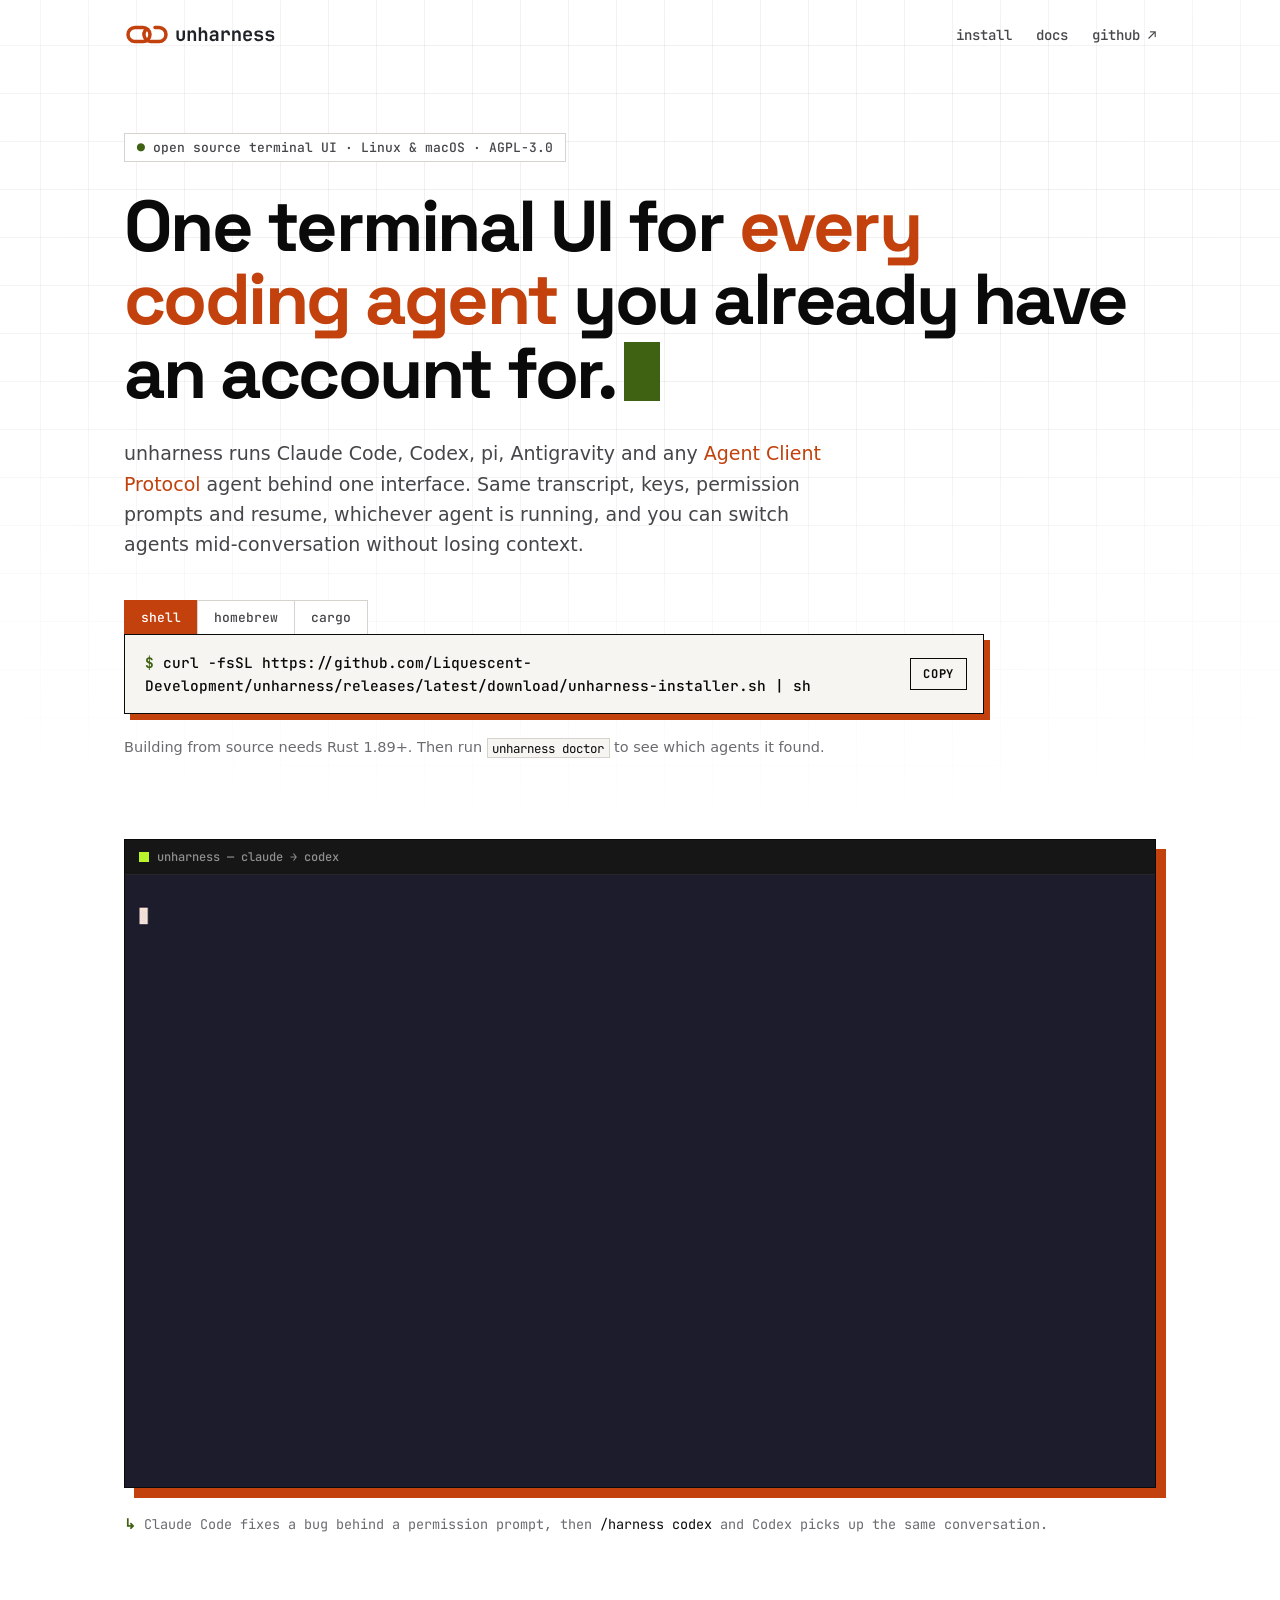
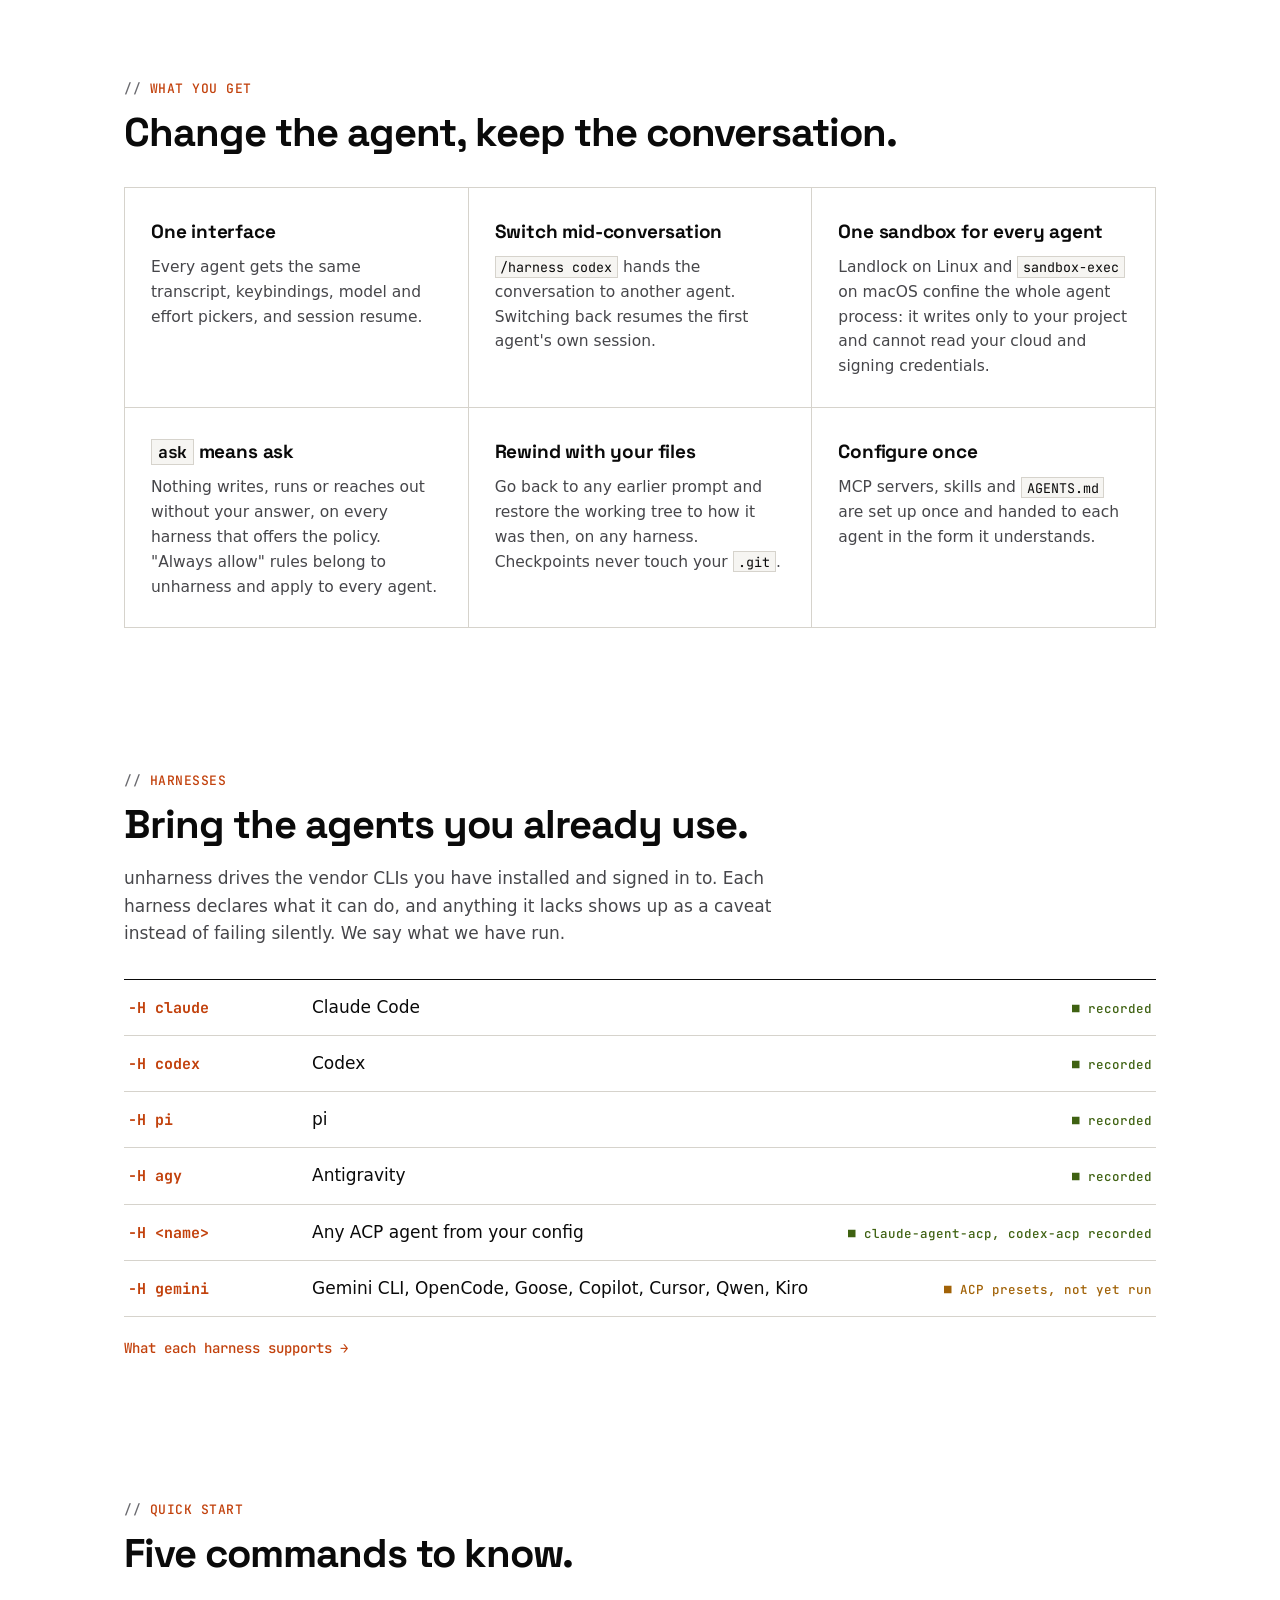
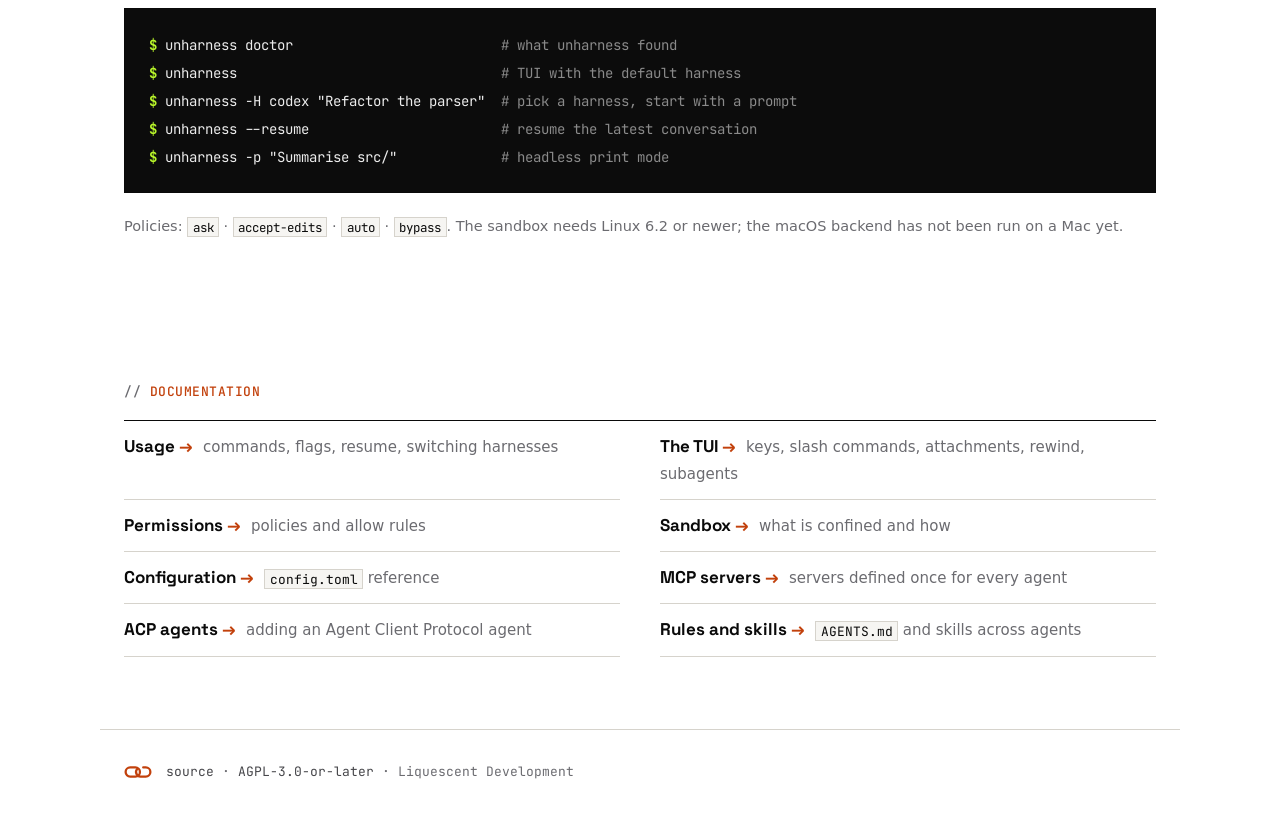
==== commit cb01dd44: "feat: hivis orange palette" ====
--- a/index.html
+++ b/index.html
@@ -8,7 +8,7 @@
 <link rel="canonical" href="https://unharness.app/">
 <link rel="icon" href="assets/favicon.svg" type="image/svg+xml">
 <meta name="color-scheme" content="dark light">
-<meta name="theme-color" content="#07070a" media="(prefers-color-scheme: dark)">
+<meta name="theme-color" content="#0a0a0a" media="(prefers-color-scheme: dark)">
 <meta name="theme-color" content="#ffffff" media="(prefers-color-scheme: light)">
 <meta property="og:type" content="website">
 <meta property="og:url" content="https://unharness.app/">
--- a/style.css
+++ b/style.css
@@ -1,16 +1,16 @@
 :root {
   --bg: #ffffff;
-  --surface: #f6f5fa;
-  --text: #0a0a0f;
-  --muted: #474b57;
-  --faint: #6b7080;
-  --border: #d4d2de;
-  --line: rgba(10, 10, 15, 0.06);
-  --accent: #6d28d9;
+  --surface: #f6f5f2;
+  --text: #0a0a0a;
+  --muted: #46464a;
+  --faint: #6b6b70;
+  --border: #d6d3cc;
+  --line: rgba(10, 10, 10, 0.06);
+  --accent: #c2410c;
   --accent-ink: #ffffff;
   --signal: #3f6212;
   --warn: #a16207;
-  --term-bg: #11111b;
+  --term-bg: #0c0c0c;
   --mono: "JetBrains Mono", ui-monospace, "SF Mono", Menlo, Consolas, monospace;
   --display: "Space Grotesk", system-ui, -apple-system, "Segoe UI", sans-serif;
   --sans: system-ui, -apple-system, "Segoe UI", Roboto, "Helvetica Neue", Arial, sans-serif;
@@ -18,17 +18,17 @@
 
 @media (prefers-color-scheme: dark) {
   :root {
-    --bg: #07070a;
-    --surface: #101017;
-    --text: #f5f5f8;
-    --muted: #b6bac6;
-    --faint: #8a8f9e;
-    --border: #2b2b38;
+    --bg: #0a0a0a;
+    --surface: #131313;
+    --text: #f5f5f5;
+    --muted: #bcbcbc;
+    --faint: #8f8f8f;
+    --border: #2c2c2c;
     --line: rgba(255, 255, 255, 0.045);
-    --accent: #b197fc;
-    --accent-ink: #07070a;
-    --signal: #a3e635;
-    --warn: #fbbf24;
+    --accent: #ff7a1a;
+    --accent-ink: #0a0a0a;
+    --signal: #b8f52a;
+    --warn: #fde047;
   }
 }
 
@@ -216,16 +216,16 @@
   align-items: center;
   gap: 8px;
   padding: 9px 14px;
-  background: #181825;
-  border-bottom: 1px solid #2b2b38;
+  background: #161616;
+  border-bottom: 1px solid #262626;
   font: 500 12px var(--mono);
-  color: #8a8f9e;
+  color: #8f8f8f;
 }
 .bar::before {
   content: "";
   width: 10px;
   height: 10px;
-  background: #a3e635;
+  background: #b8f52a;
 }
 .window img { display: block; width: 100%; height: auto; }
 .caption { font: 13.5px/1.6 var(--mono); color: var(--faint); margin: 26px 0 0; }
@@ -270,7 +270,7 @@
 /* Quick start */
 .quick pre {
   background: var(--term-bg);
-  color: #e6e6ef;
+  color: #ececec;
   border: 1px solid var(--text);
   padding: 22px 24px;
   margin: 0;
@@ -278,8 +278,8 @@
   line-height: 1.85;
 }
 .quick pre code { font-size: 14px; }
-.quick .p { color: #a3e635; }
-.c { color: #7f849c; }
+.quick .p { color: #b8f52a; }
+.c { color: #8a8a8a; }
 
 /* Docs */
 .docs .label { margin-bottom: 20px; }
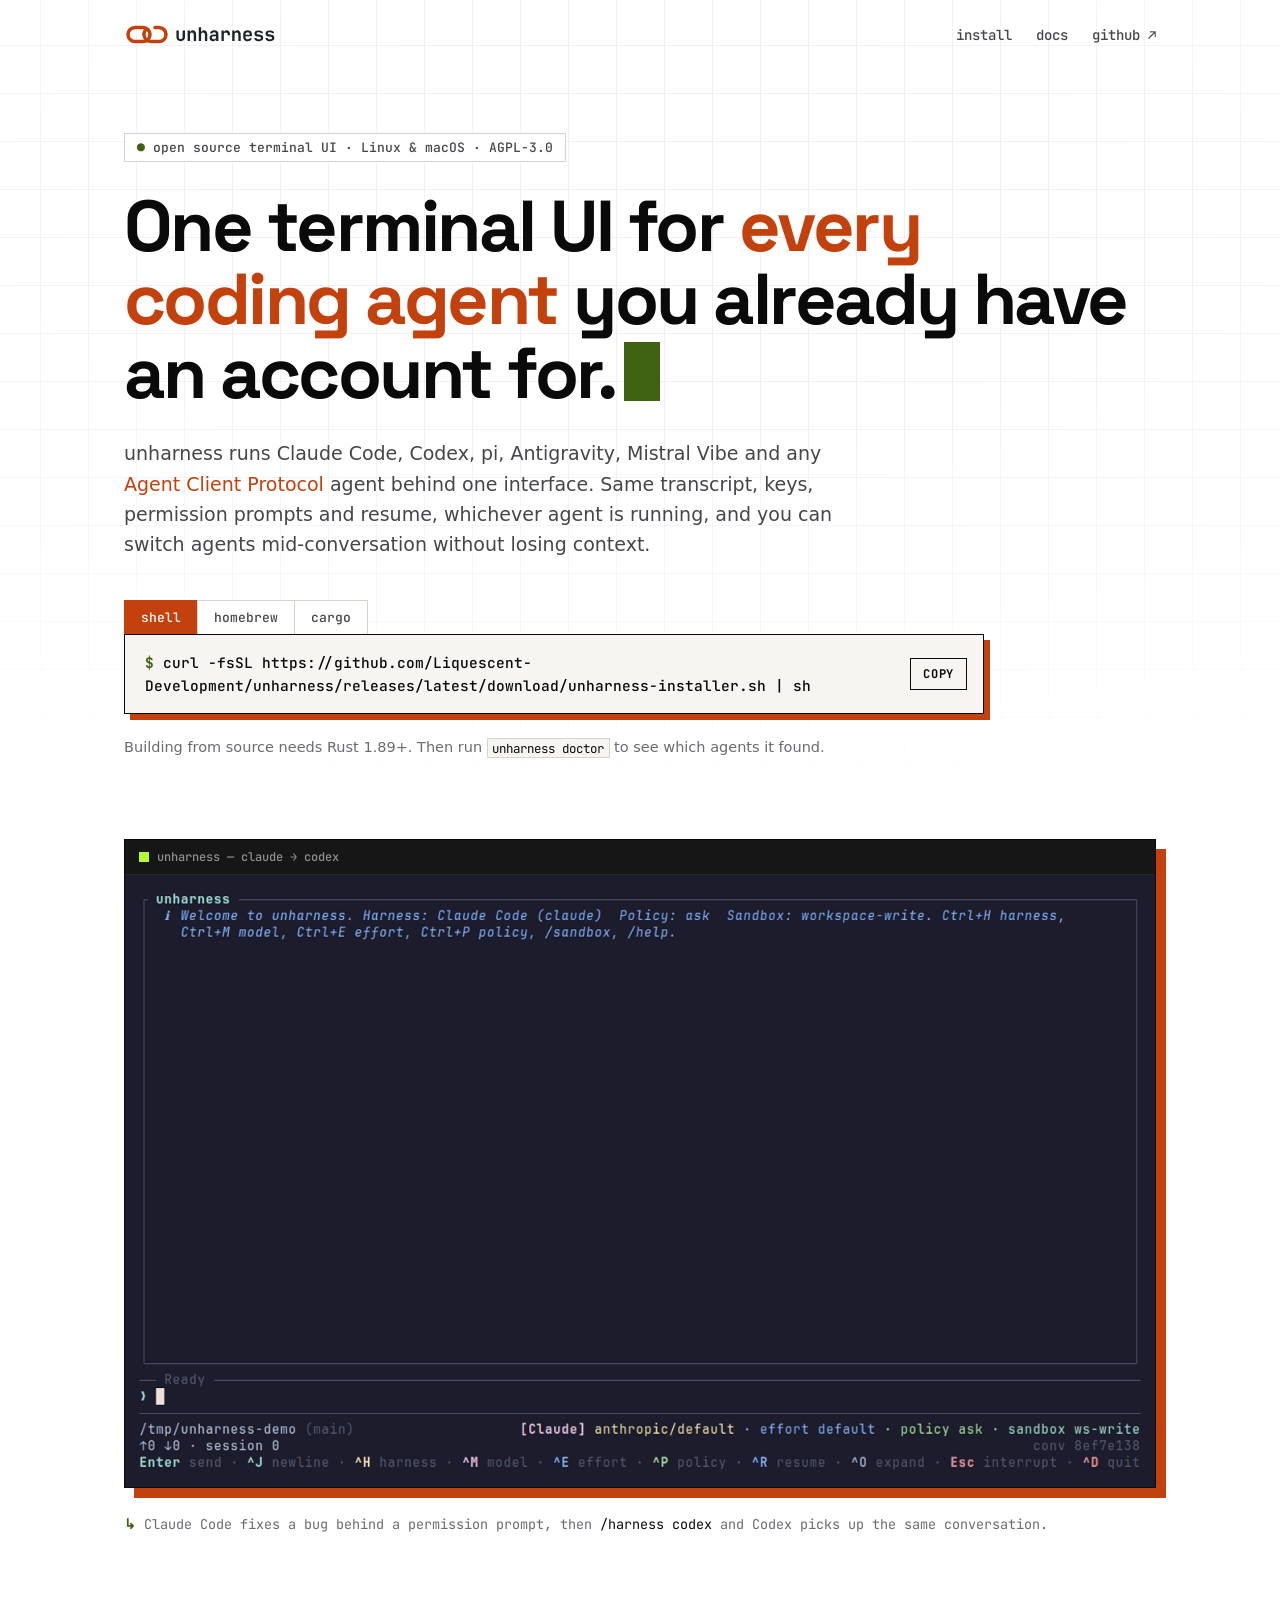
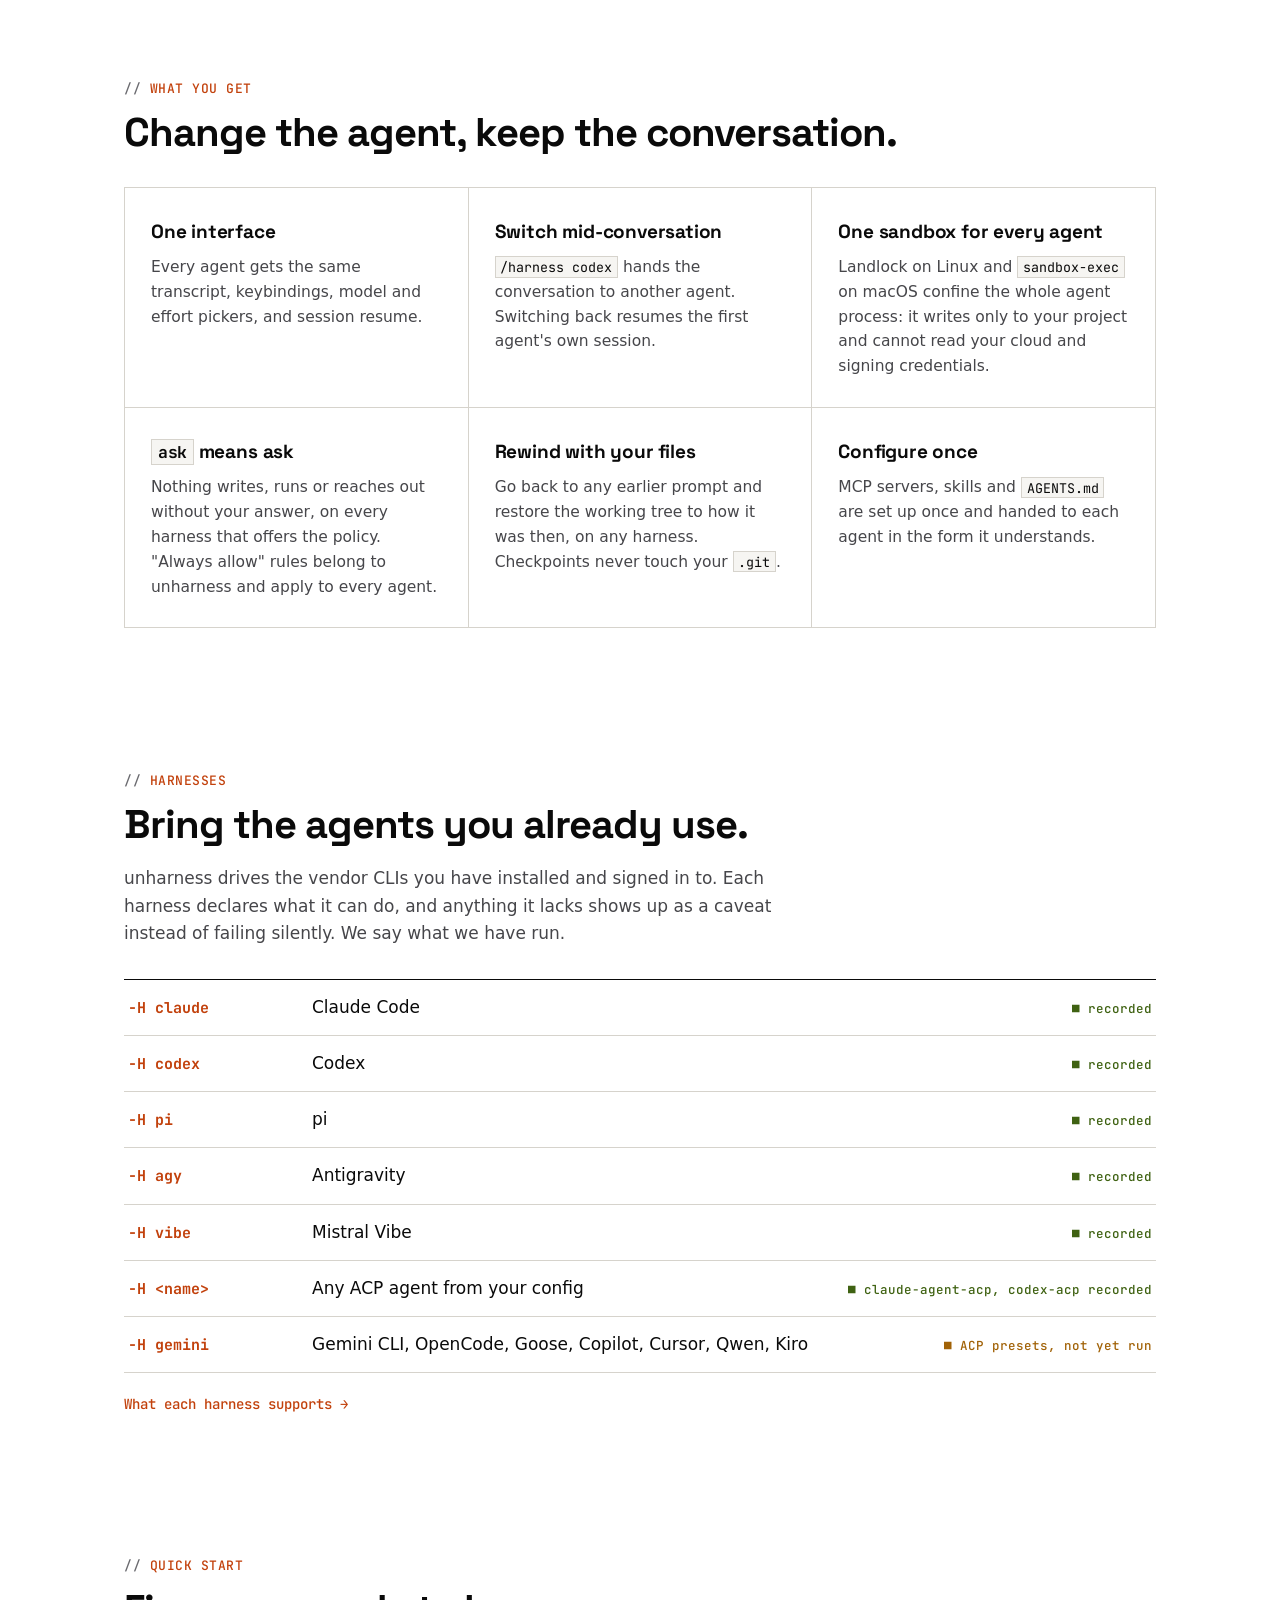
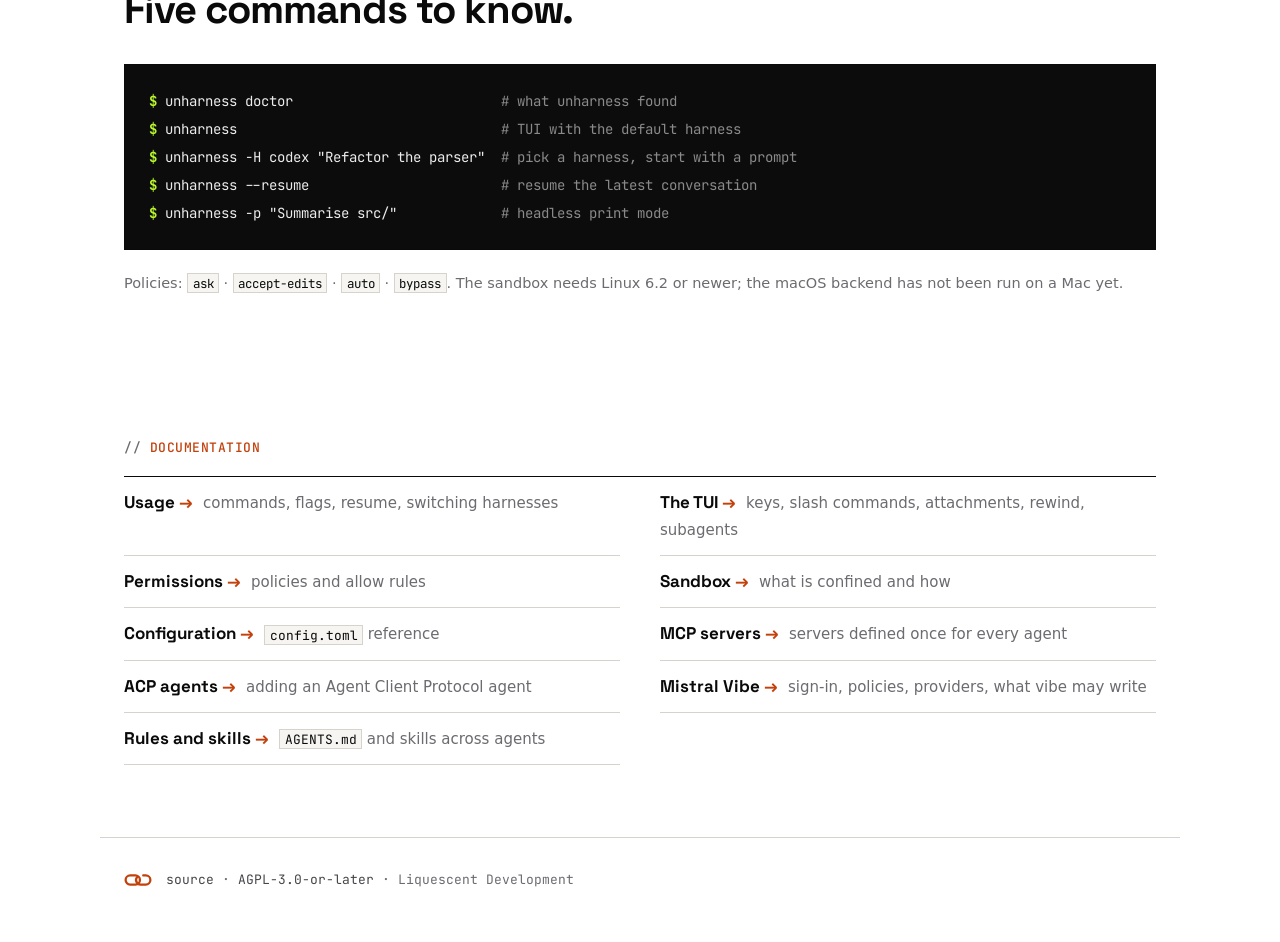
==== commit 292d852e: "feat: Mistral Vibe in the description, harness table and docs list" ====
--- a/index.html
+++ b/index.html
@@ -4,7 +4,7 @@
 <meta charset="utf-8">
 <meta name="viewport" content="width=device-width, initial-scale=1">
 <title>unharness</title>
-<meta name="description" content="One terminal UI for every coding agent you already have an account for. Run Claude Code, Codex, pi, Antigravity and any ACP agent behind one interface, and switch mid-conversation.">
+<meta name="description" content="One terminal UI for every coding agent you already have an account for. Run Claude Code, Codex, pi, Antigravity, Mistral Vibe and any ACP agent behind one interface, and switch mid-conversation.">
 <link rel="canonical" href="https://unharness.app/">
 <link rel="icon" href="assets/favicon.svg" type="image/svg+xml">
 <meta name="color-scheme" content="dark light">
@@ -43,7 +43,7 @@
   <p class="eyebrow"><span class="ok">●</span> open source terminal UI · Linux &amp; macOS · AGPL-3.0</p>
   <h1>One terminal UI for <em>every coding agent</em> you already have an account for.<span class="caret" aria-hidden="true"></span></h1>
   <p class="lede">
-    unharness runs Claude Code, Codex, pi, Antigravity and any
+    unharness runs Claude Code, Codex, pi, Antigravity, Mistral Vibe and any
     <a href="https://agentclientprotocol.com">Agent Client Protocol</a> agent
     behind one interface. Same transcript, keys, permission prompts and
     resume, whichever agent is running, and you can switch agents
@@ -122,6 +122,7 @@
     <div class="row" role="row"><code role="cell">-H codex</code><span role="cell">Codex</span><span role="cell" class="st ok">recorded</span></div>
     <div class="row" role="row"><code role="cell">-H pi</code><span role="cell">pi</span><span role="cell" class="st ok">recorded</span></div>
     <div class="row" role="row"><code role="cell">-H agy</code><span role="cell">Antigravity</span><span role="cell" class="st ok">recorded</span></div>
+    <div class="row" role="row"><code role="cell">-H vibe</code><span role="cell">Mistral Vibe</span><span role="cell" class="st ok">recorded</span></div>
     <div class="row" role="row"><code role="cell">-H &lt;name&gt;</code><span role="cell">Any ACP agent from your config</span><span role="cell" class="st ok">claude-agent-acp, codex-acp recorded</span></div>
     <div class="row" role="row"><code role="cell">-H gemini</code><span role="cell">Gemini CLI, OpenCode, Goose, Copilot, Cursor, Qwen, Kiro</span><span role="cell" class="st wait">ACP presets, not yet run</span></div>
   </div>
@@ -149,6 +150,7 @@
     <li><a href="https://github.com/Liquescent-Development/unharness/blob/main/docs/configuration.md">Configuration</a><span><code>config.toml</code> reference</span></li>
     <li><a href="https://github.com/Liquescent-Development/unharness/blob/main/docs/mcp.md">MCP servers</a><span>servers defined once for every agent</span></li>
     <li><a href="https://github.com/Liquescent-Development/unharness/blob/main/docs/acp.md">ACP agents</a><span>adding an Agent Client Protocol agent</span></li>
+    <li><a href="https://github.com/Liquescent-Development/unharness/blob/main/docs/vibe.md">Mistral Vibe</a><span>sign-in, policies, providers, what vibe may write</span></li>
     <li><a href="https://github.com/Liquescent-Development/unharness/blob/main/docs/skills.md">Rules and skills</a><span><code>AGENTS.md</code> and skills across agents</span></li>
   </ul>
 </section>
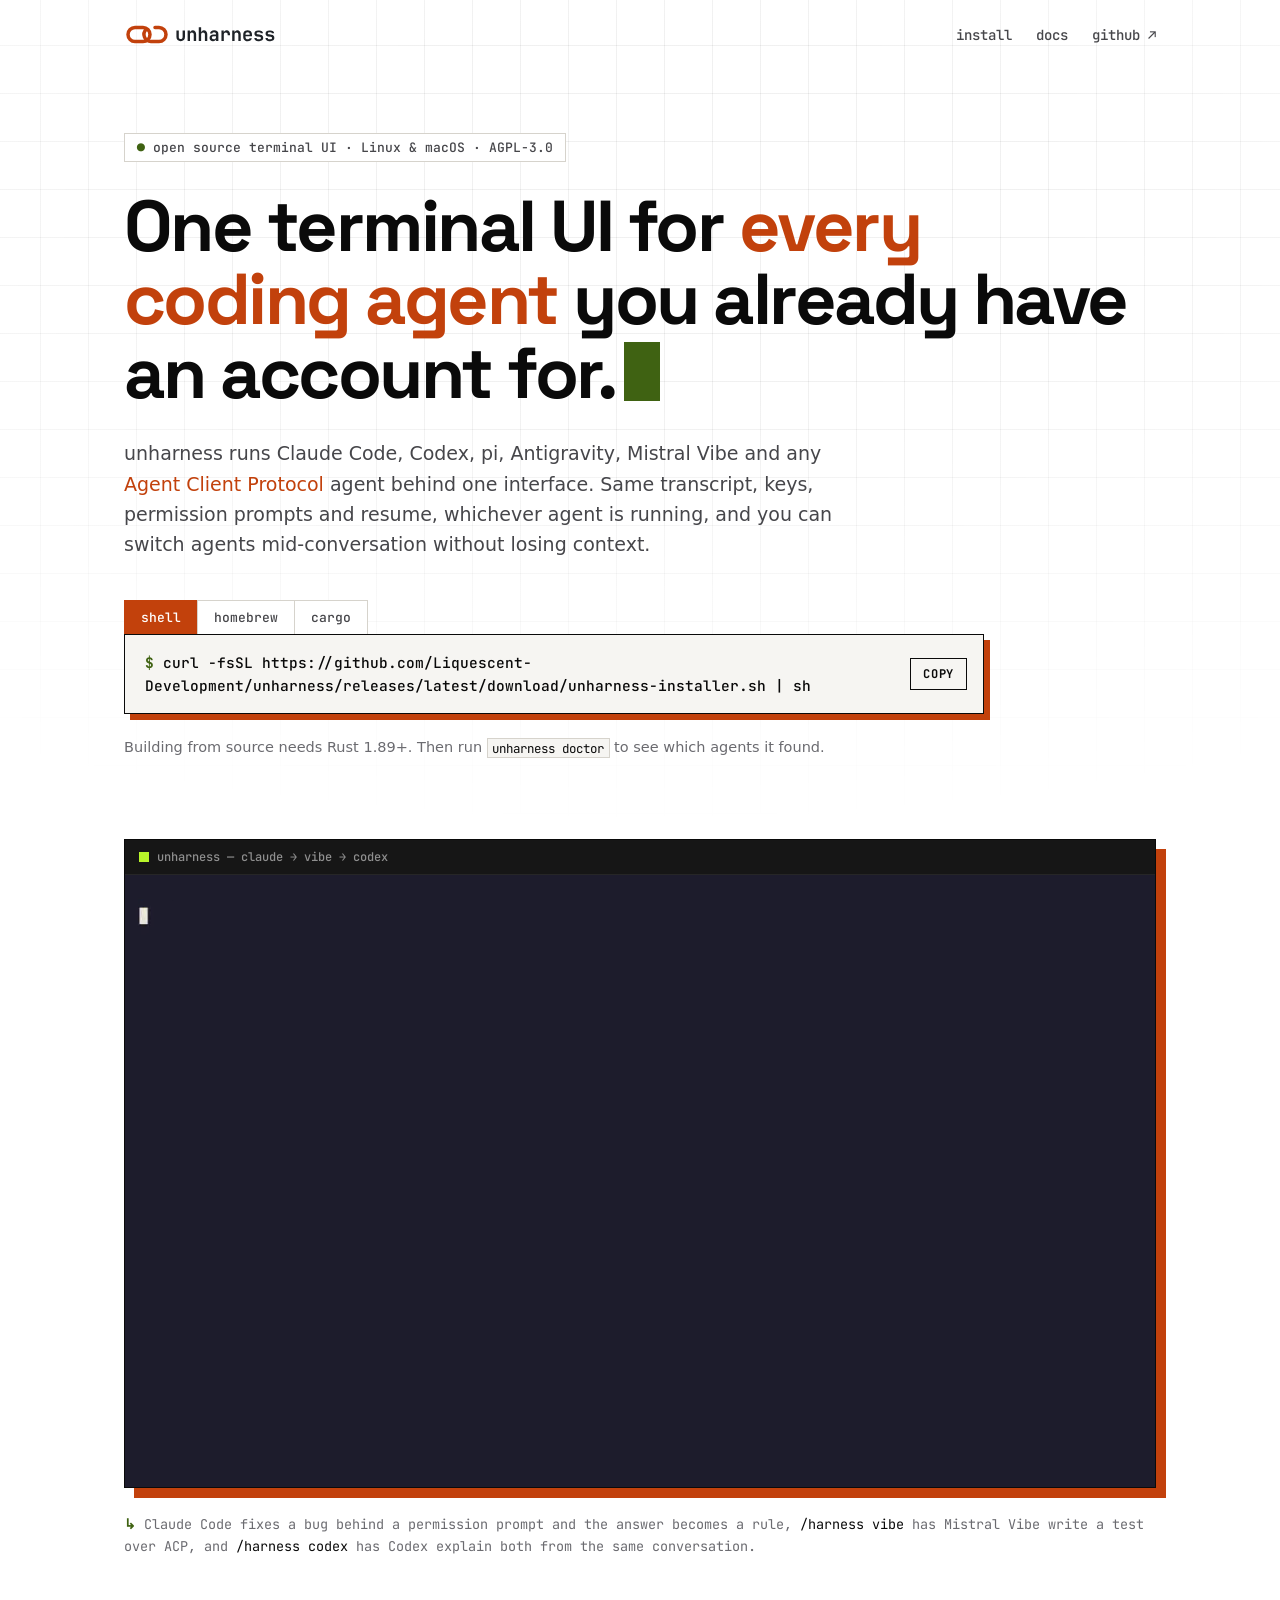
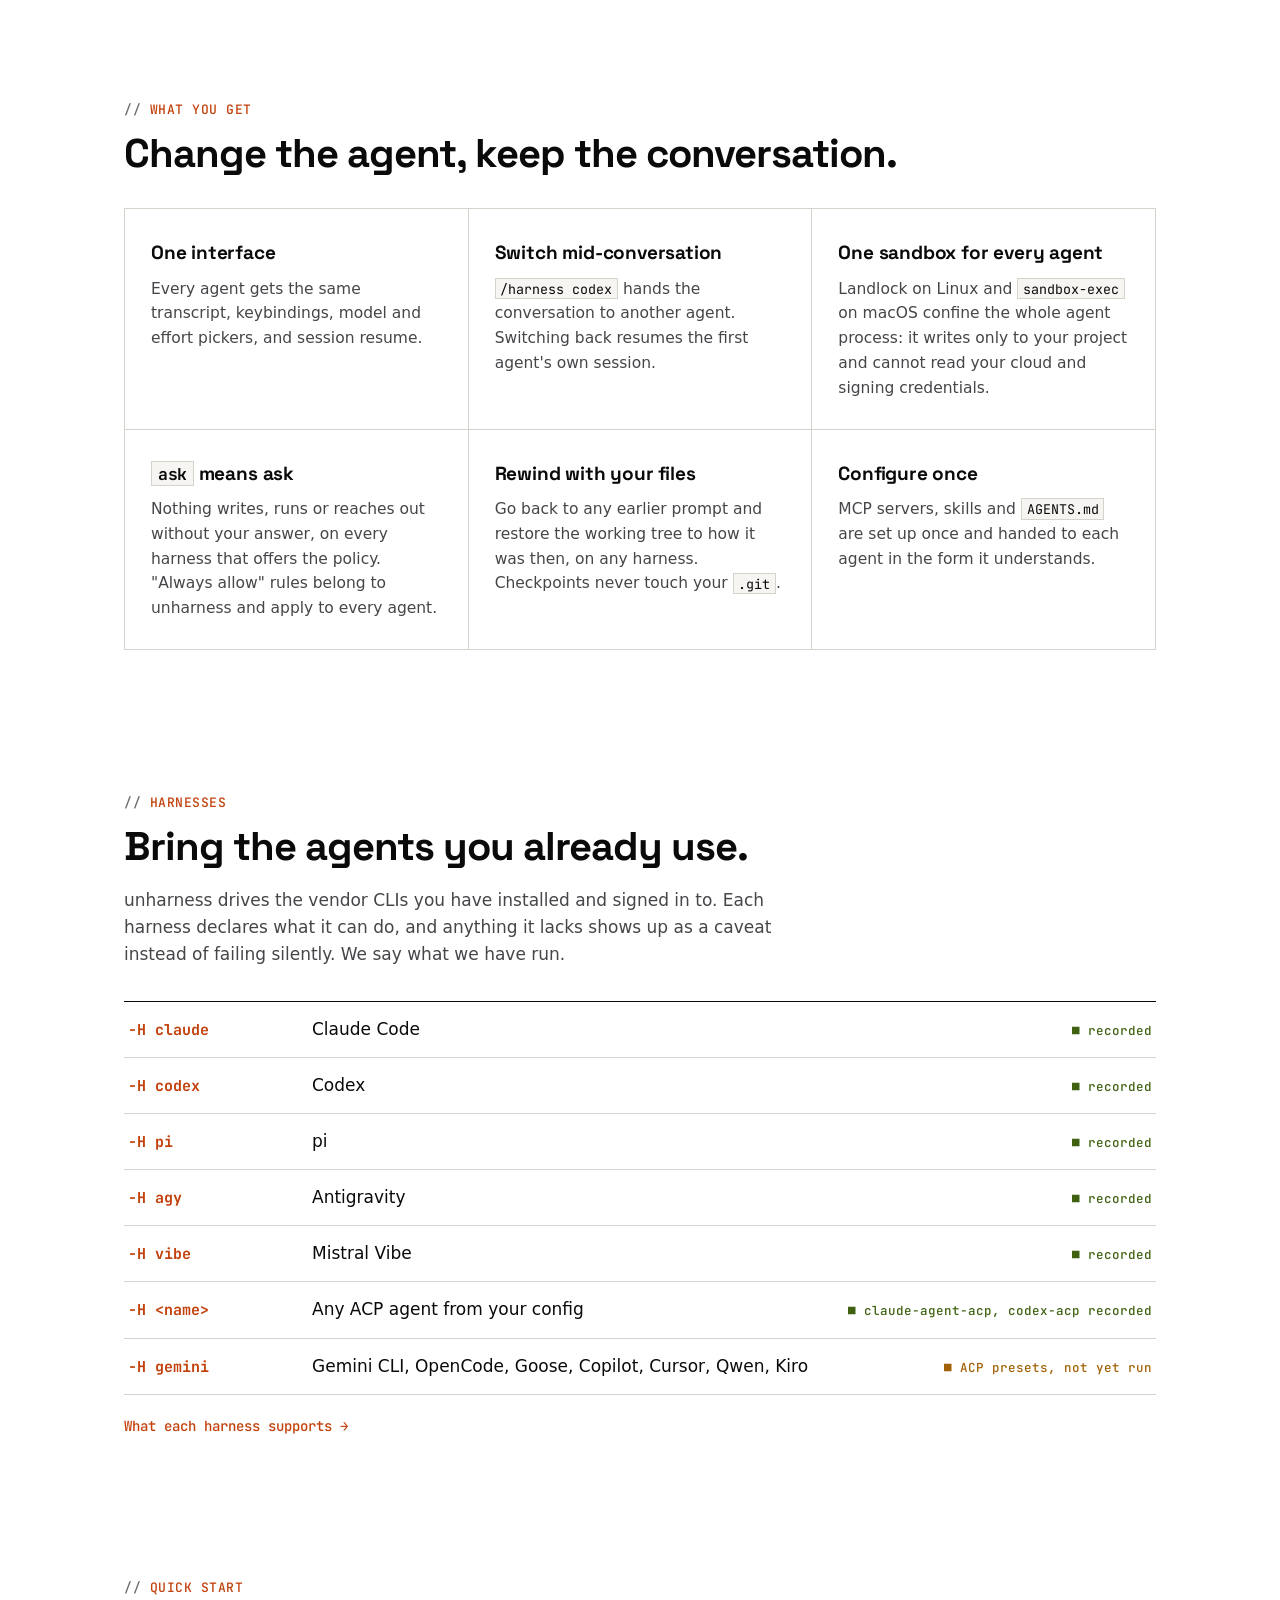
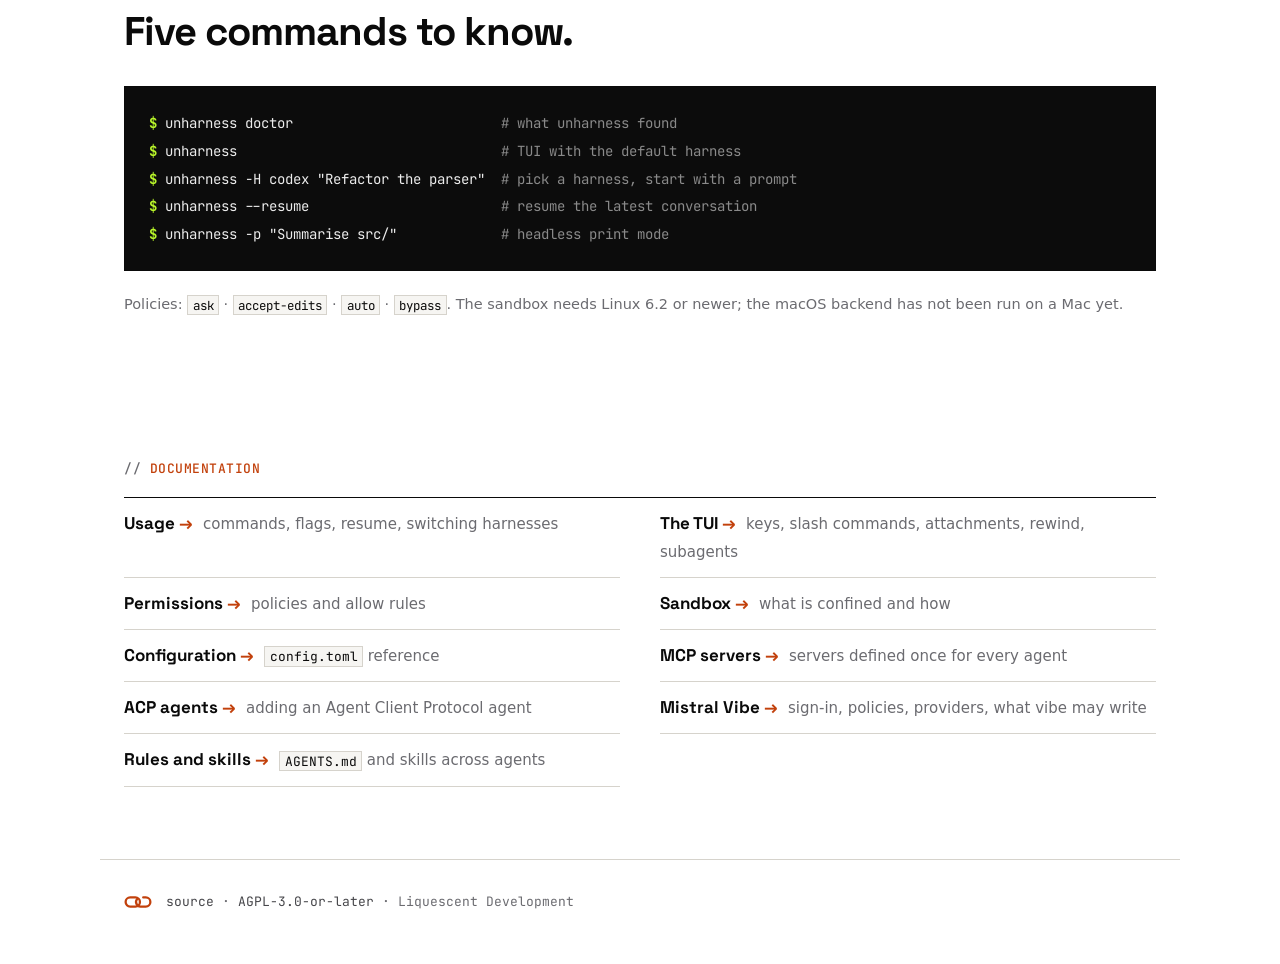
==== commit 20bbb4dc: "feat: the demo as a video, with Mistral Vibe and an allow rule" ====
--- a/index.html
+++ b/index.html
@@ -14,7 +14,7 @@
 <meta property="og:url" content="https://unharness.app/">
 <meta property="og:title" content="unharness">
 <meta property="og:description" content="One terminal UI for every coding agent you already have an account for.">
-<meta property="og:image" content="https://unharness.app/assets/demo.gif">
+<meta property="og:image" content="https://unharness.app/assets/demo-poster.png">
 <meta name="twitter:card" content="summary_large_image">
 <link rel="preconnect" href="https://fonts.googleapis.com">
 <link rel="preconnect" href="https://fonts.gstatic.com" crossorigin>
@@ -74,11 +74,15 @@
 
 <section class="demo" aria-label="Demo">
   <div class="window">
-    <div class="bar"><span class="t">unharness — claude → codex</span></div>
-    <img src="assets/demo.gif" width="1280" height="760" loading="eager"
-         alt="Claude Code fixes a bug in fib.py behind a permission prompt, then /harness codex hands the conversation to Codex, which explains the fix from the shared transcript.">
-  </div>
-  <p class="caption"><span class="p">↳</span> Claude Code fixes a bug behind a permission prompt, then <code>/harness codex</code> and Codex picks up the same conversation.</p>
+    <div class="bar"><span class="t">unharness — claude → vibe → codex</span></div>
+    <video width="1280" height="760" autoplay muted loop playsinline poster="assets/demo-poster.png"
+           aria-label="Claude Code fixes a bug in fib.py behind a permission prompt and the answer is saved as a rule, /harness vibe hands the conversation to Mistral Vibe, which writes a test over the Agent Client Protocol, and /harness codex hands it to Codex, which explains both from the shared transcript.">
+      <source src="assets/demo.webm" type="video/webm">
+      <source src="assets/demo.mp4" type="video/mp4">
+      <img src="assets/demo-poster.png" width="1280" height="760" alt="The unharness terminal UI mid-conversation.">
+    </video>
+  </div>
+  <p class="caption"><span class="p">↳</span> Claude Code fixes a bug behind a permission prompt and the answer becomes a rule, <code>/harness vibe</code> has Mistral Vibe write a test over ACP, and <code>/harness codex</code> has Codex explain both from the same conversation.</p>
 </section>
 
 <section class="features">
--- a/style.css
+++ b/style.css
@@ -227,7 +227,7 @@
   height: 10px;
   background: #b8f52a;
 }
-.window img { display: block; width: 100%; height: auto; }
+.window img, .window video { display: block; width: 100%; height: auto; }
 .caption { font: 13.5px/1.6 var(--mono); color: var(--faint); margin: 26px 0 0; }
 .caption code { color: var(--text); background: none; border: none; padding: 0; font-size: 1em; }
 
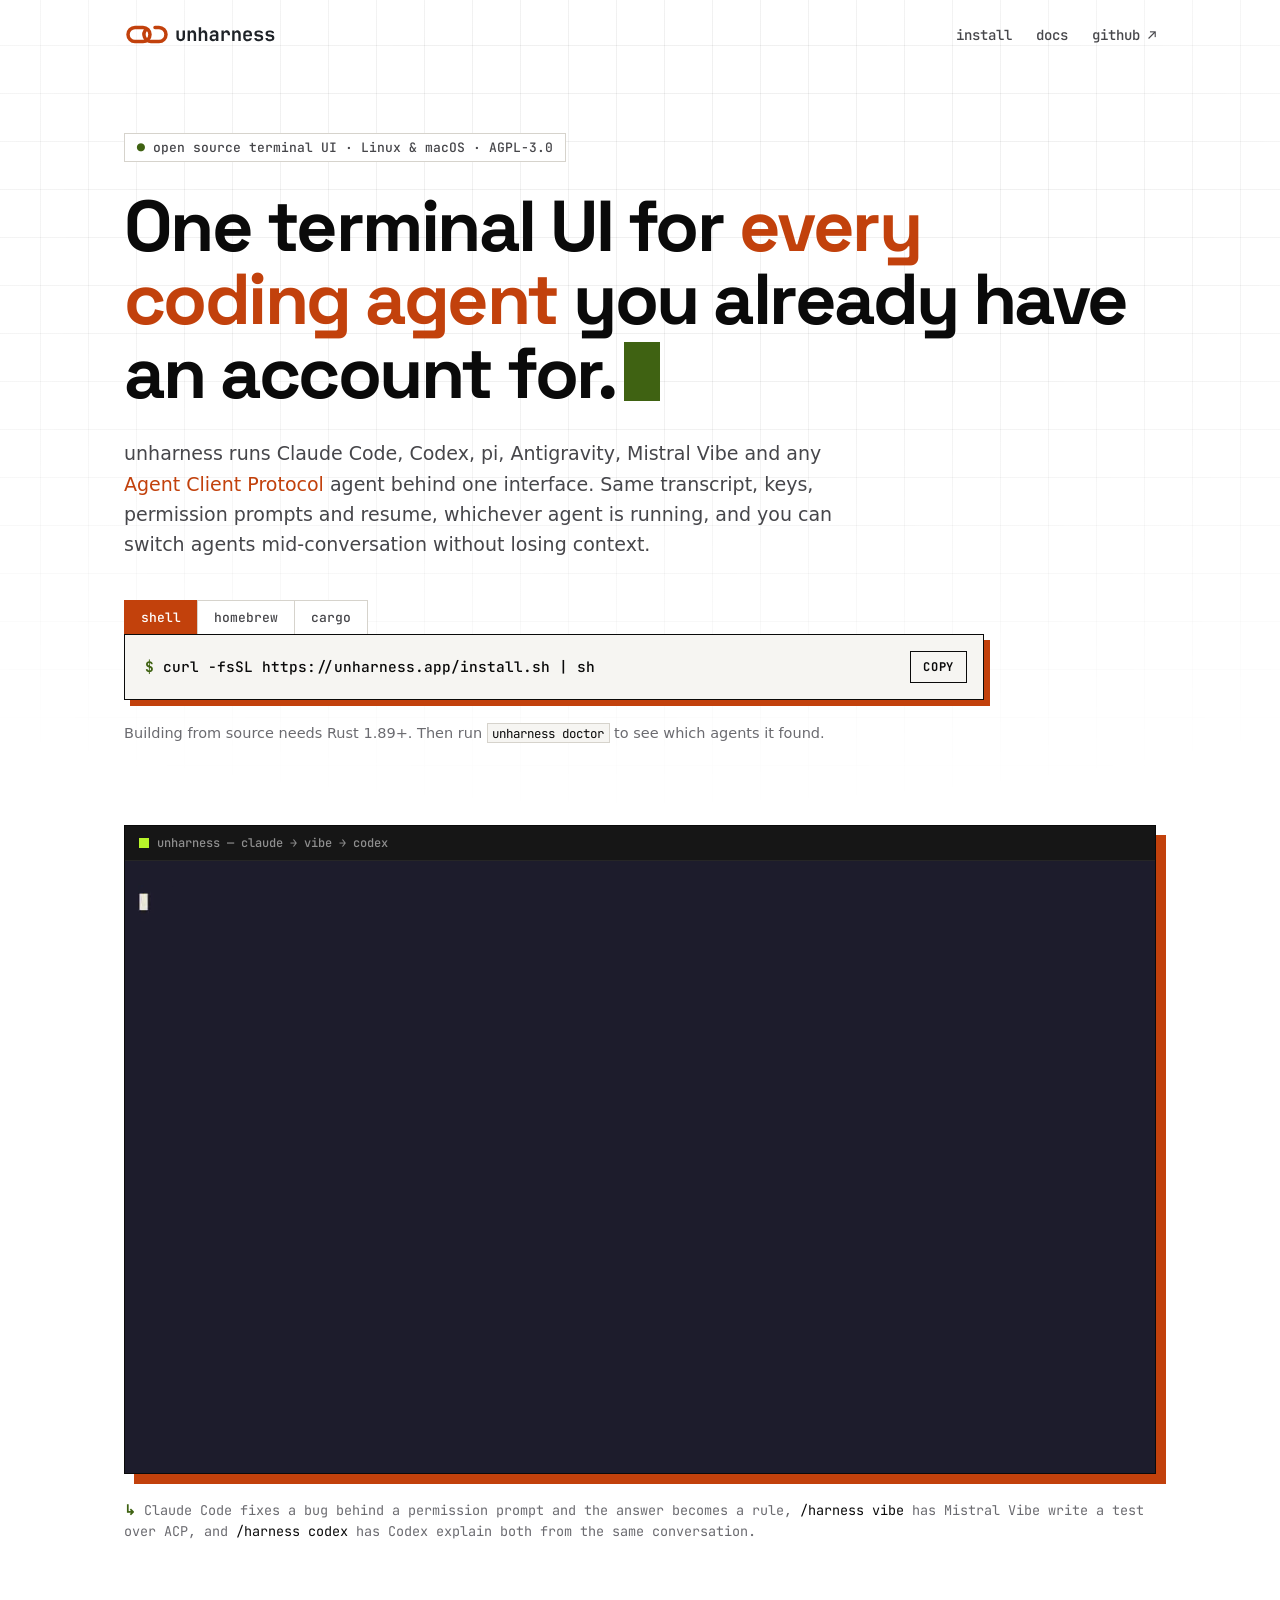
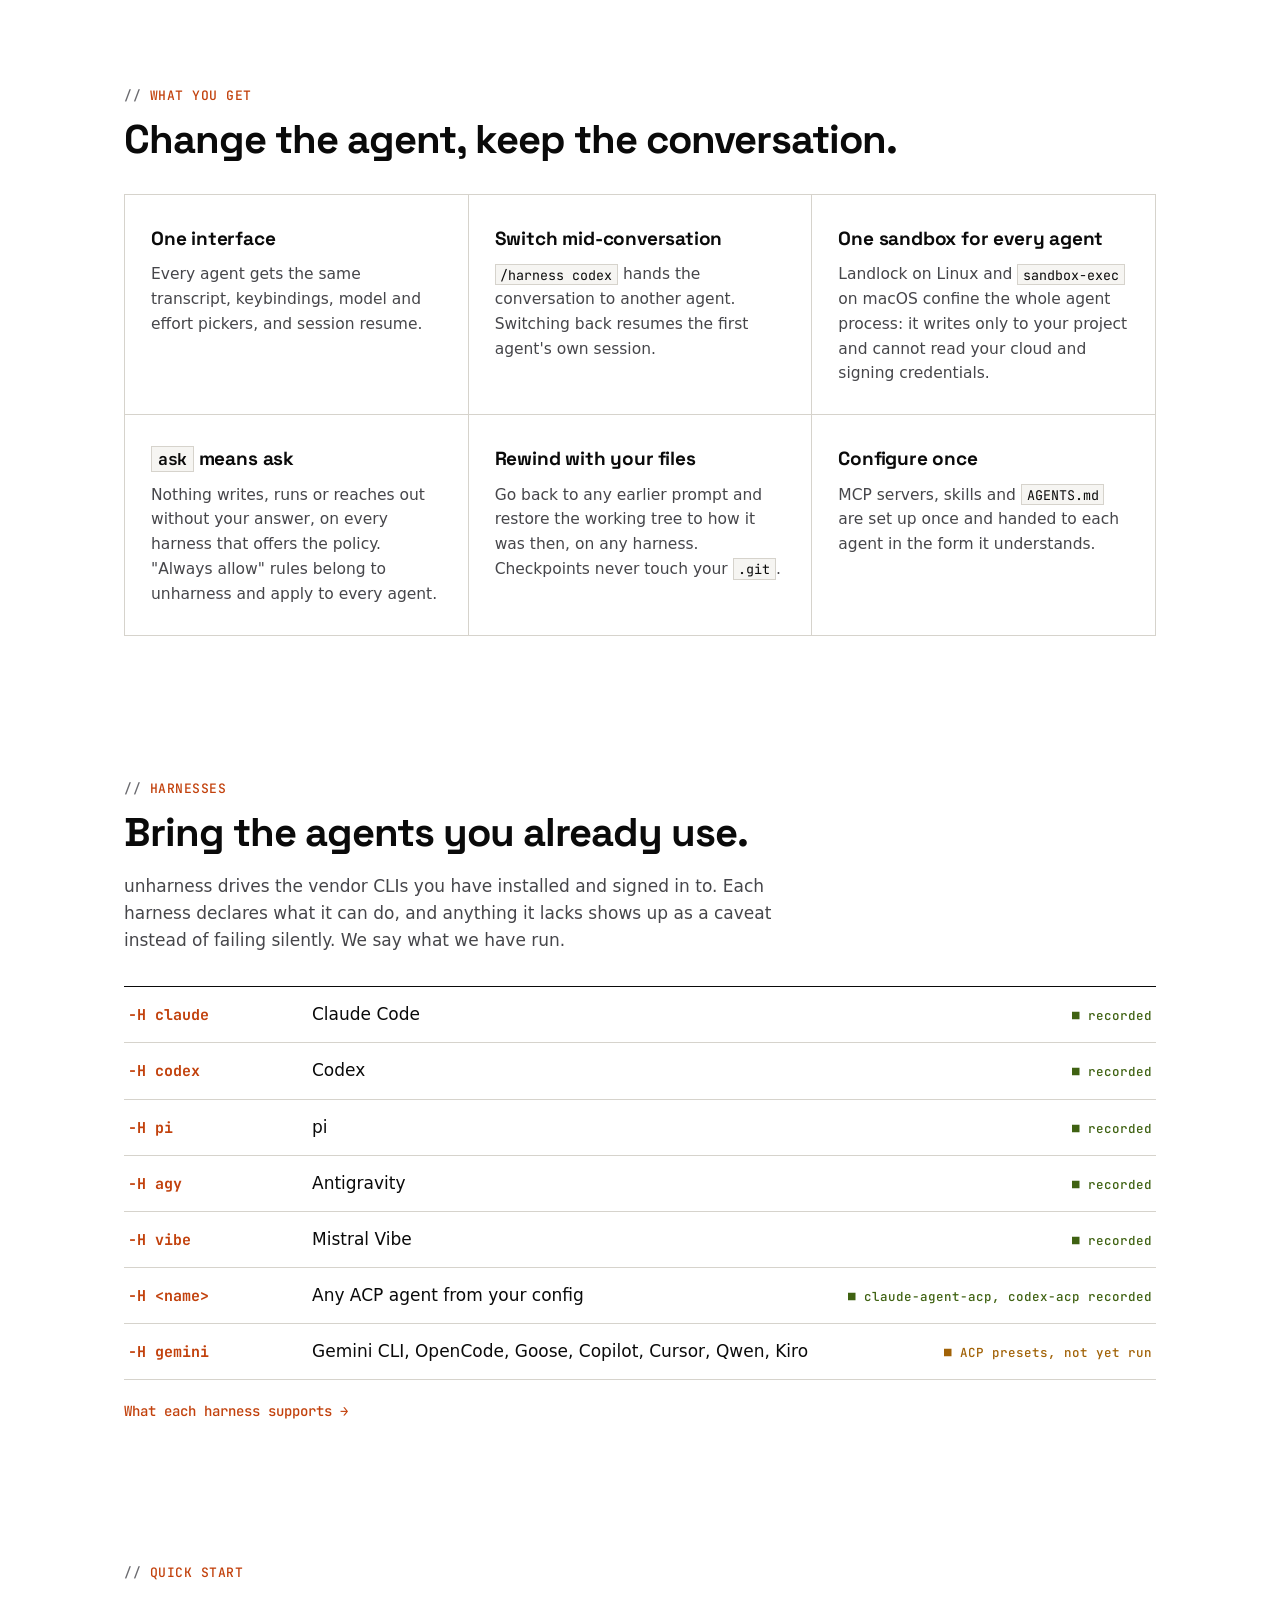
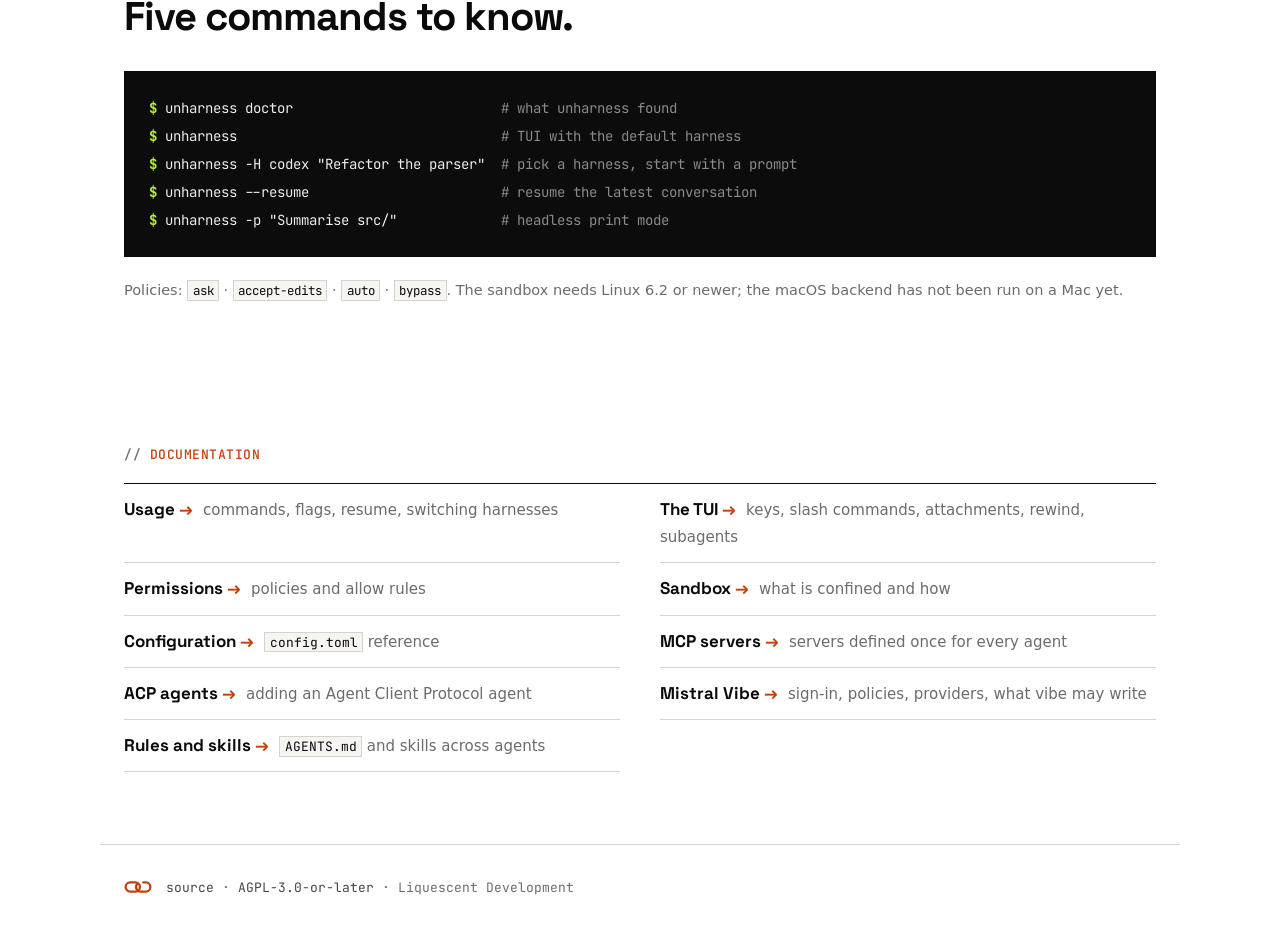
==== commit 3aefe6cc: "feat: a short installer URL, unharness.app/install.sh" ====
--- a/index.html
+++ b/index.html
@@ -57,7 +57,7 @@
       <button role="tab" aria-selected="false" aria-controls="i-cargo" id="t-cargo" tabindex="-1">cargo</button>
     </div>
     <div class="cmd" role="tabpanel" id="i-sh" aria-labelledby="t-sh">
-      <code><span class="p">$</span> curl -fsSL https://github.com/Liquescent-Development/unharness/releases/latest/download/unharness-installer.sh | sh</code>
+      <code><span class="p">$</span> curl -fsSL https://unharness.app/install.sh | sh</code>
       <button class="copy" type="button" aria-label="Copy command">copy</button>
     </div>
     <div class="cmd" role="tabpanel" id="i-brew" aria-labelledby="t-brew" hidden>
